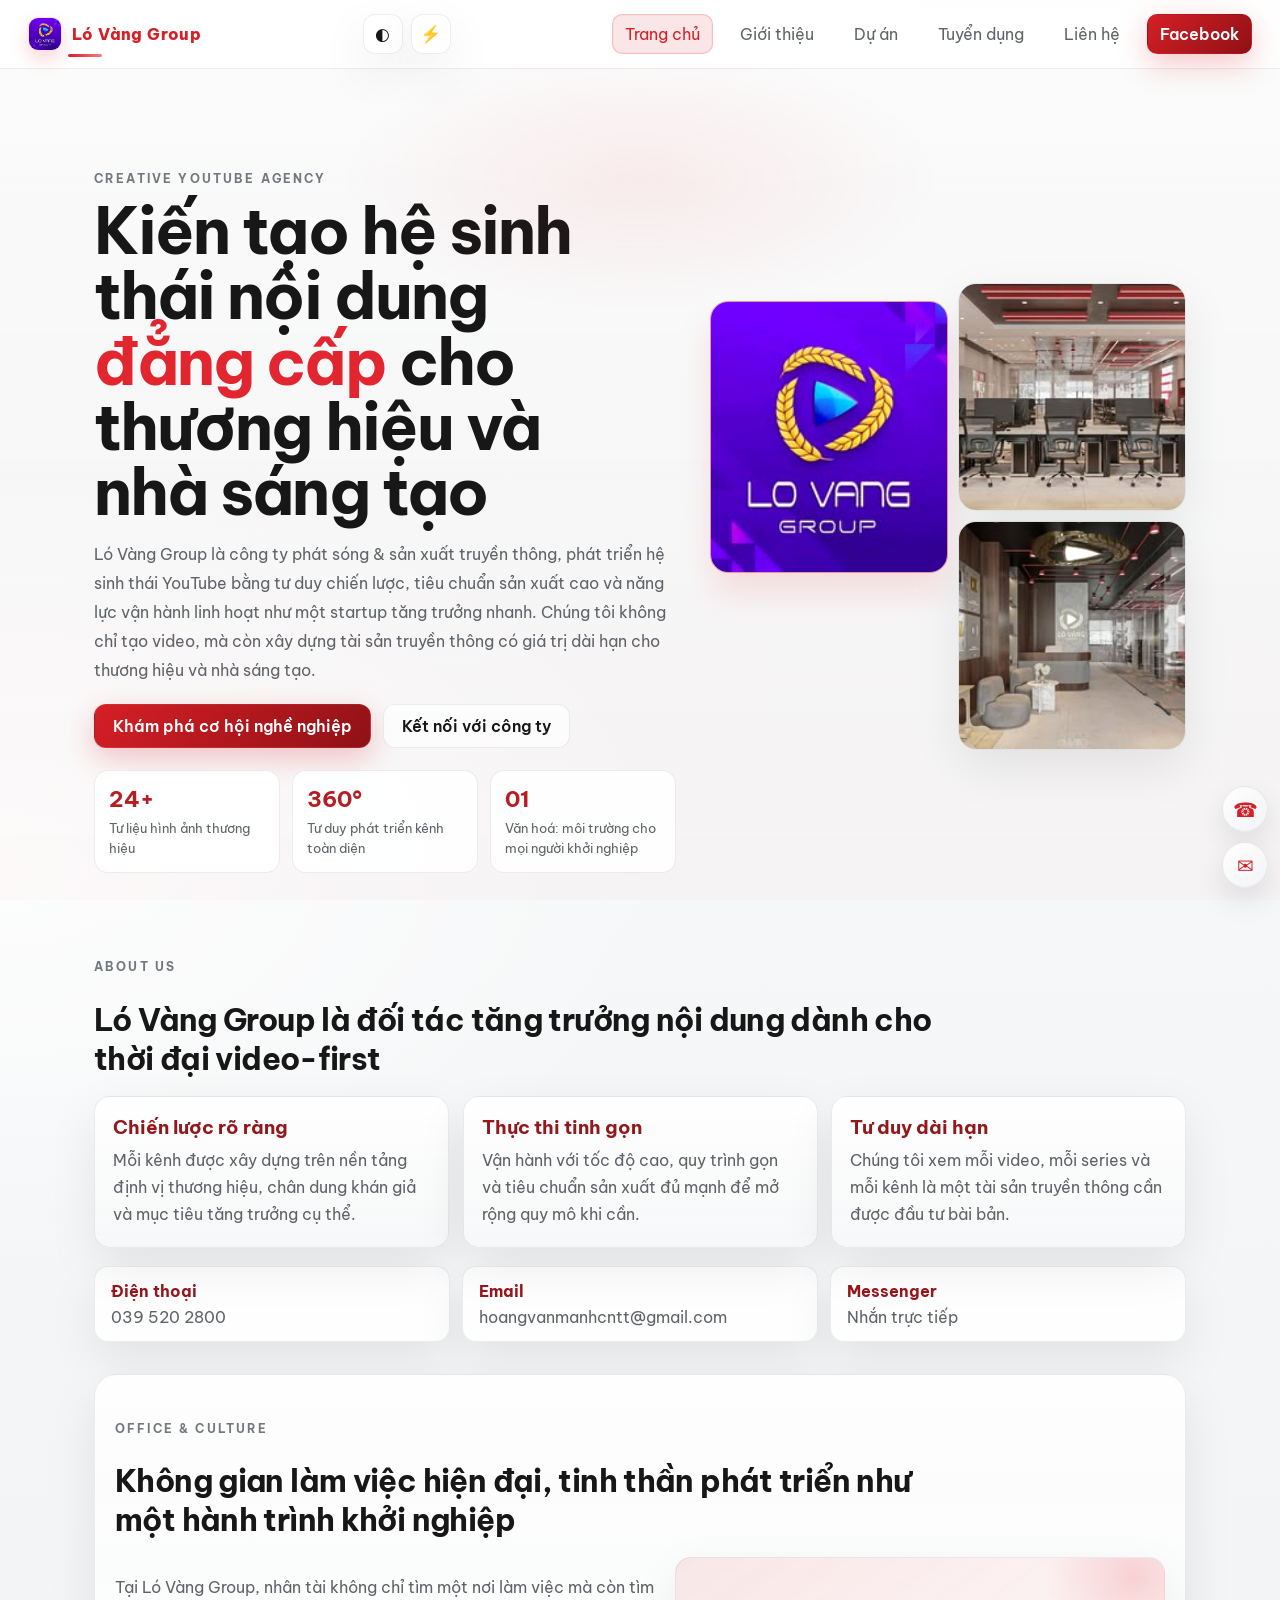
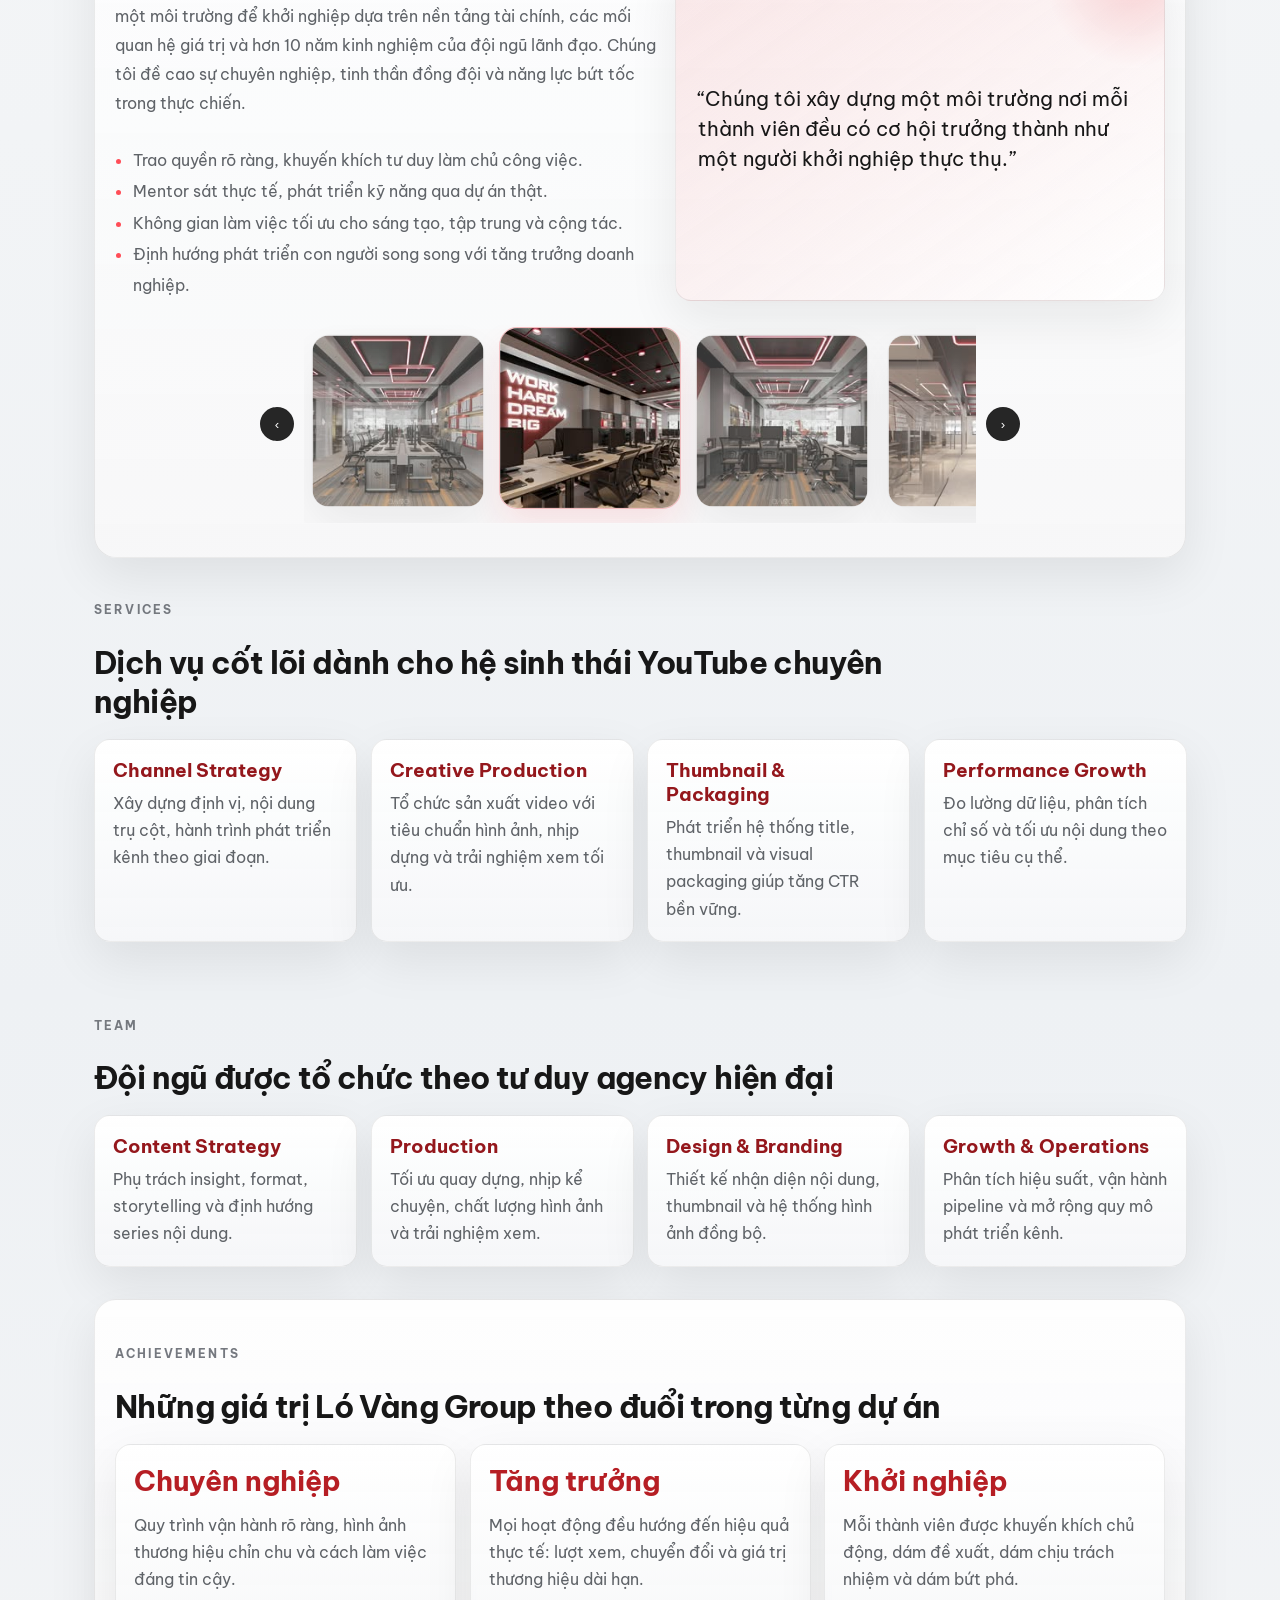
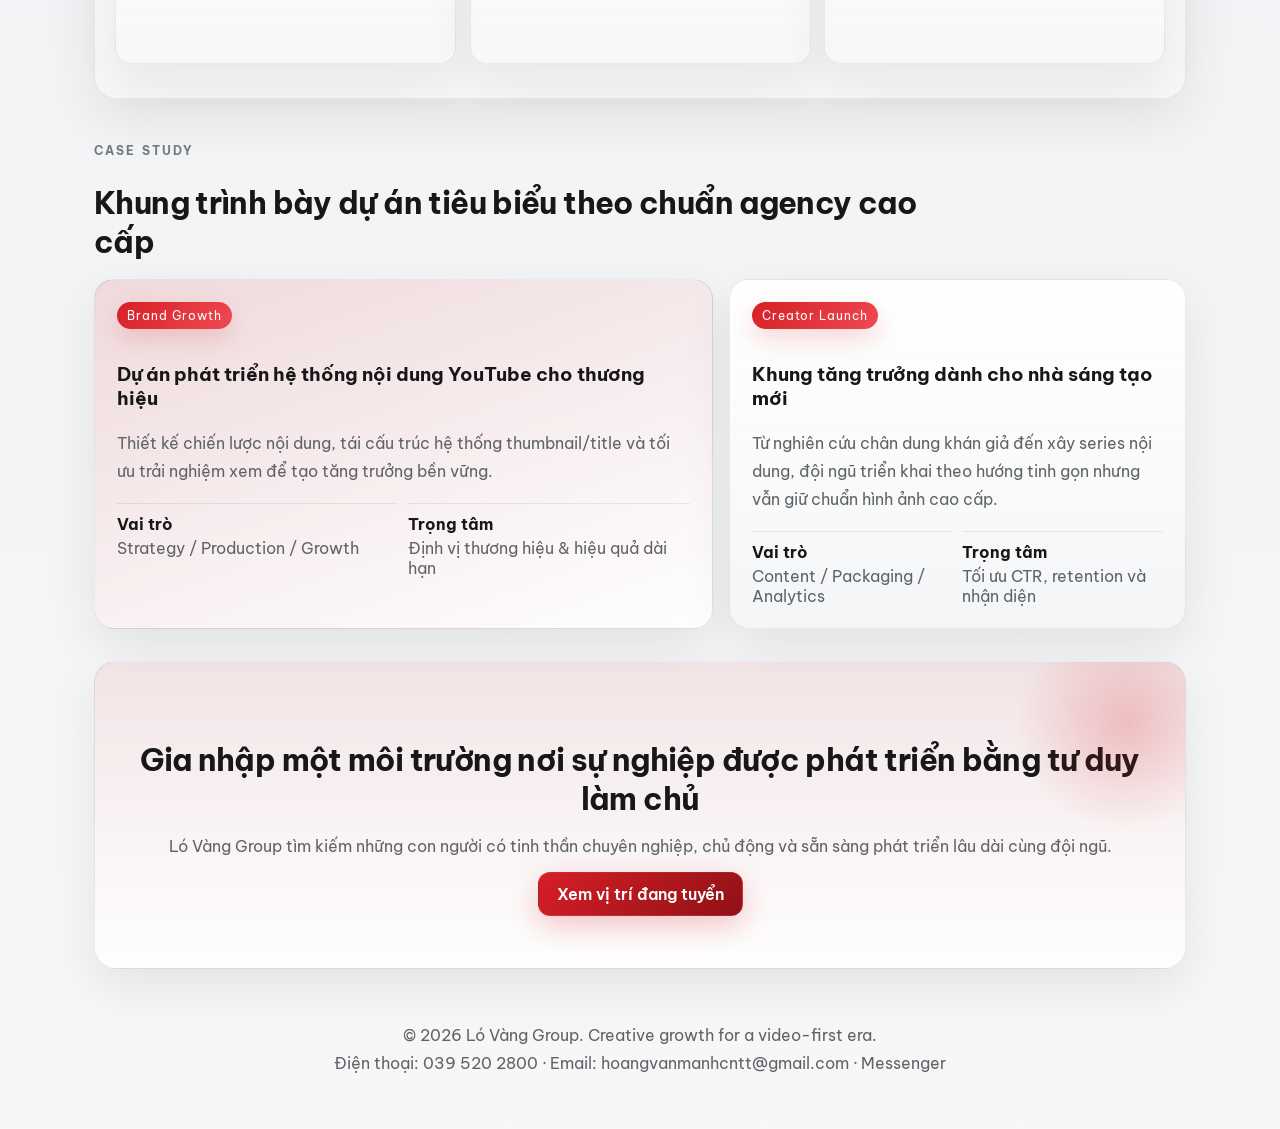
==== index.html @ 83ec9e3e "Add website source files" ====
<!doctype html>
<html lang="vi">
<head>
  <meta charset="UTF-8" />
  <meta name="viewport" content="width=device-width, initial-scale=1.0" />
  <title>Ló Vàng Group | Creative YouTube Agency</title>
  <meta name="description" content="Ló Vàng Group là công ty phát sóng & sản xuất truyền thông, phát triển hệ sinh thái YouTube với định hướng chuyên nghiệp và văn hoá khởi nghiệp bền vững." />
  <link rel="preconnect" href="https://fonts.googleapis.com">
  <link rel="preconnect" href="https://fonts.gstatic.com" crossorigin>
  <link href="https://fonts.googleapis.com/css2?family=Be+Vietnam+Pro:wght@400;500;600;700;800&display=swap" rel="stylesheet">
  <link rel="stylesheet" href="./styles.css" />
</head>
<body class="page-enter">
  <div class="site-loader" id="site-loader" aria-hidden="true">
    <div class="loader-core">
      <img src="./image/660446733_919960897453093_9195683824259903784_n.jpg" alt="Ló Vàng Group logo"/>
      <span>LÓ VÀNG GROUP</span>
    </div>
  </div>
  <header class="topbar">
    <a class="brand" href="./index.html"><img class="brand-logo" src="./image/660446733_919960897453093_9195683824259903784_n.jpg" alt="Ló Vàng Group logo"/>Ló Vàng Group</a>
    <div class="topbar-tools">
      <button class="icon-toggle theme-toggle" type="button" aria-label="Đổi giao diện" title="Đổi giao diện">◐</button>
      <button class="icon-toggle perf-toggle" type="button" aria-label="Chế độ hiệu năng" title="Chế độ hiệu năng">⚡</button>
      <button class="nav-toggle" type="button" aria-label="Mở menu" aria-expanded="false">☰</button>
    </div>
    <nav class="menu">
      <a href="./index.html">Trang chủ</a>
      <a href="./about.html">Giới thiệu</a>
      <a href="./projects.html">Dự án</a>
      <a href="./careers.html">Tuyển dụng</a>
      <a href="./contact.html">Liên hệ</a>
      <a class="btn btn-small" target="_blank" rel="noreferrer" href="https://www.facebook.com/profile.php?id=100083175738807&sk=directory_contact_info&locale=vi_VN">Facebook</a>
    </nav>
  </header>

  <main>
    <section class="hero hero-luxury">
      <div class="hero-content hero-parallax-layer" data-parallax="0.08">
        <p class="eyebrow">CREATIVE YOUTUBE AGENCY</p>
        <h1>Kiến tạo hệ sinh thái nội dung <span>đẳng cấp</span> cho thương hiệu và nhà sáng tạo</h1>
        <p class="lead">
          Ló Vàng Group là công ty phát sóng & sản xuất truyền thông, phát triển hệ sinh thái YouTube bằng tư duy chiến lược,
          tiêu chuẩn sản xuất cao và năng lực vận hành linh hoạt như một startup tăng trưởng nhanh. Chúng tôi không chỉ tạo video,
          mà còn xây dựng tài sản truyền thông có giá trị dài hạn cho thương hiệu và nhà sáng tạo.
        </p>
        <div class="hero-actions">
          <a class="btn" href="./careers.html">Khám phá cơ hội nghề nghiệp</a>
          <a class="btn btn-ghost" target="_blank" rel="noreferrer" href="https://www.facebook.com/profile.php?id=100083175738807&sk=directory_contact_info&locale=vi_VN">Kết nối với công ty</a>
        </div>
        <div class="hero-metrics">
          <div><strong>24+</strong><span>Tư liệu hình ảnh thương hiệu</span></div>
          <div><strong>360°</strong><span>Tư duy phát triển kênh toàn diện</span></div>
          <div><strong>01</strong><span>Văn hoá: môi trường cho mọi người khởi nghiệp</span></div>
        </div>
      </div>
      <div class="hero-grid hero-grid-tall hero-parallax-layer" data-parallax="-0.05">
        <img src="./image/660446733_919960897453093_9195683824259903784_n.jpg" alt="Ló Vàng Group workspace"/>
        <img src="./image/660450205_919974070785109_1770900925061331599_n.jpg" alt="Ló Vàng Group team"/>
        <img src="./image/660485514_919971434118706_5226764941001761495_n.jpg" alt="Ló Vàng Group culture"/>
        <img src="./image/660517316_919973970785119_4931294644869221535_n.jpg" alt="Ló Vàng Group office"/>
      </div>
    </section>

    <section id="about" class="section">
      <div class="section-head">
        <p class="eyebrow">ABOUT US</p>
        <h2>Ló Vàng Group là đối tác tăng trưởng nội dung dành cho thời đại video-first</h2>
      </div>
      <div class="cards cards-3">
        <article class="card">
          <h3>Chiến lược rõ ràng</h3>
          <p>Mỗi kênh được xây dựng trên nền tảng định vị thương hiệu, chân dung khán giả và mục tiêu tăng trưởng cụ thể.</p>
        </article>
        <article class="card">
          <h3>Thực thi tinh gọn</h3>
          <p>Vận hành với tốc độ cao, quy trình gọn và tiêu chuẩn sản xuất đủ mạnh để mở rộng quy mô khi cần.</p>
        </article>
        <article class="card">
          <h3>Tư duy dài hạn</h3>
          <p>Chúng tôi xem mỗi video, mỗi series và mỗi kênh là một tài sản truyền thông cần được đầu tư bài bản.</p>
        </article>
      </div>
      <div class="contact-strip">
        <div class="contact-pill"><strong>Điện thoại</strong><span>039 520 2800</span></div>
        <div class="contact-pill"><strong>Email</strong><span>hoangvanmanhcntt@gmail.com</span></div>
        <div class="contact-pill"><strong>Messenger</strong><a target="_blank" rel="noreferrer" href="https://www.facebook.com/messages/t/100083175738807/">Nhắn trực tiếp</a></div>
      </div>
    </section>

    <section id="office" class="section alt">
      <div class="section-head">
        <p class="eyebrow">OFFICE & CULTURE</p>
        <h2>Không gian làm việc hiện đại, tinh thần phát triển như một hành trình khởi nghiệp</h2>
      </div>
      <div class="office-grid">
        <div class="office-copy">
          <p class="lead">
            Tại Ló Vàng Group, nhân tài không chỉ tìm một nơi làm việc mà còn tìm một môi trường để khởi nghiệp dựa trên
            nền tảng tài chính, các mối quan hệ giá trị và hơn 10 năm kinh nghiệm của đội ngũ lãnh đạo. Chúng tôi đề cao
            sự chuyên nghiệp, tinh thần đồng đội và năng lực bứt tốc trong thực chiến.
          </p>
          <ul class="checklist luxury-list">
            <li>Trao quyền rõ ràng, khuyến khích tư duy làm chủ công việc.</li>
            <li>Mentor sát thực tế, phát triển kỹ năng qua dự án thật.</li>
            <li>Không gian làm việc tối ưu cho sáng tạo, tập trung và cộng tác.</li>
            <li>Định hướng phát triển con người song song với tăng trưởng doanh nghiệp.</li>
          </ul>
        </div>
        <div class="quote">
          <p>“Chúng tôi xây dựng một môi trường nơi mỗi thành viên đều có cơ hội trưởng thành như một người khởi nghiệp thực thụ.”</p>
        </div>
      </div>
      <div class="media-slider" data-slider>
        <button class="slider-btn prev" type="button" aria-label="Ảnh trước">‹</button>
        <div class="slider-track" data-slider-track>
          <img src="./image/660715874_919973700785146_5022419986387296227_n.jpg" alt="Office 1" />
          <img src="./image/660840278_919973874118462_4916505729438010126_n.jpg" alt="Office 2" />
          <img src="./image/660855103_919973804118469_2755302263909050455_n.jpg" alt="Office 3" />
          <img src="./image/660888674_919973787451804_2566070287618677030_n.jpg" alt="Office 4" />
          <img src="./image/661022884_919971180785398_5613198659654396816_n.jpg" alt="Office 5" />
          <img src="./image/661028461_919974047451778_1984267698590962228_n.jpg" alt="Office 6" />
        </div>
        <button class="slider-btn next" type="button" aria-label="Ảnh sau">›</button>
      </div>
    </section>

    <section id="services" class="section">
      <div class="section-head">
        <p class="eyebrow">SERVICES</p>
        <h2>Dịch vụ cốt lõi dành cho hệ sinh thái YouTube chuyên nghiệp</h2>
      </div>
      <div class="cards cards-4">
        <article class="card"><h3>Channel Strategy</h3><p>Xây dựng định vị, nội dung trụ cột, hành trình phát triển kênh theo giai đoạn.</p></article>
        <article class="card"><h3>Creative Production</h3><p>Tổ chức sản xuất video với tiêu chuẩn hình ảnh, nhịp dựng và trải nghiệm xem tối ưu.</p></article>
        <article class="card"><h3>Thumbnail & Packaging</h3><p>Phát triển hệ thống title, thumbnail và visual packaging giúp tăng CTR bền vững.</p></article>
        <article class="card"><h3>Performance Growth</h3><p>Đo lường dữ liệu, phân tích chỉ số và tối ưu nội dung theo mục tiêu cụ thể.</p></article>
      </div>
    </section>

    <section id="team" class="section">
      <div class="section-head">
        <p class="eyebrow">TEAM</p>
        <h2>Đội ngũ được tổ chức theo tư duy agency hiện đại</h2>
      </div>
      <div class="cards cards-4">
        <article class="card"><h3>Content Strategy</h3><p>Phụ trách insight, format, storytelling và định hướng series nội dung.</p></article>
        <article class="card"><h3>Production</h3><p>Tối ưu quay dựng, nhịp kể chuyện, chất lượng hình ảnh và trải nghiệm xem.</p></article>
        <article class="card"><h3>Design & Branding</h3><p>Thiết kế nhận diện nội dung, thumbnail và hệ thống hình ảnh đồng bộ.</p></article>
        <article class="card"><h3>Growth & Operations</h3><p>Phân tích hiệu suất, vận hành pipeline và mở rộng quy mô phát triển kênh.</p></article>
      </div>
    </section>

    <section id="achievements" class="section alt">
      <div class="section-head">
        <p class="eyebrow">ACHIEVEMENTS</p>
        <h2>Những giá trị Ló Vàng Group theo đuổi trong từng dự án</h2>
      </div>
      <div class="achievement-grid">
        <article class="card achievement-card">
          <strong class="stat">Chuyên nghiệp</strong>
          <p>Quy trình vận hành rõ ràng, hình ảnh thương hiệu chỉn chu và cách làm việc đáng tin cậy.</p>
        </article>
        <article class="card achievement-card">
          <strong class="stat">Tăng trưởng</strong>
          <p>Mọi hoạt động đều hướng đến hiệu quả thực tế: lượt xem, chuyển đổi và giá trị thương hiệu dài hạn.</p>
        </article>
        <article class="card achievement-card">
          <strong class="stat">Khởi nghiệp</strong>
          <p>Mỗi thành viên được khuyến khích chủ động, dám đề xuất, dám chịu trách nhiệm và dám bứt phá.</p>
        </article>
      </div>
    </section>

    <section id="case-study" class="section">
      <div class="section-head">
        <p class="eyebrow">CASE STUDY</p>
        <h2>Khung trình bày dự án tiêu biểu theo chuẩn agency cao cấp</h2>
      </div>
      <div class="case-grid">
        <article class="case-card">
          <span class="case-tag">Brand Growth</span>
          <h3>Dự án phát triển hệ thống nội dung YouTube cho thương hiệu</h3>
          <p>Thiết kế chiến lược nội dung, tái cấu trúc hệ thống thumbnail/title và tối ưu trải nghiệm xem để tạo tăng trưởng bền vững.</p>
          <div class="case-meta">
            <div><strong>Vai trò</strong><span>Strategy / Production / Growth</span></div>
            <div><strong>Trọng tâm</strong><span>Định vị thương hiệu & hiệu quả dài hạn</span></div>
          </div>
        </article>
        <article class="case-card subtle">
          <span class="case-tag">Creator Launch</span>
          <h3>Khung tăng trưởng dành cho nhà sáng tạo mới</h3>
          <p>Từ nghiên cứu chân dung khán giả đến xây series nội dung, đội ngũ triển khai theo hướng tinh gọn nhưng vẫn giữ chuẩn hình ảnh cao cấp.</p>
          <div class="case-meta">
            <div><strong>Vai trò</strong><span>Content / Packaging / Analytics</span></div>
            <div><strong>Trọng tâm</strong><span>Tối ưu CTR, retention và nhận diện</span></div>
          </div>
        </article>
      </div>
    </section>

    <section class="section cta luxury-cta">
      <h2>Gia nhập một môi trường nơi sự nghiệp được phát triển bằng tư duy làm chủ</h2>
      <p>Ló Vàng Group tìm kiếm những con người có tinh thần chuyên nghiệp, chủ động và sẵn sàng phát triển lâu dài cùng đội ngũ.</p>
      <a class="btn" href="./careers.html">Xem vị trí đang tuyển</a>
    </section>
  </main>

  <footer>
    <p>© <span id="year"></span> Ló Vàng Group. Creative growth for a video-first era.</p>
    <p>Điện thoại: 039 520 2800 · Email: hoangvanmanhcntt@gmail.com · <a target="_blank" rel="noreferrer" href="https://www.facebook.com/messages/t/100083175738807/">Messenger</a></p>
  </footer>

  <div class="floating-contact">
    <a href="tel:0395202800" aria-label="Gọi điện">☎</a>
    <a target="_blank" rel="noreferrer" href="https://www.facebook.com/messages/t/100083175738807/" aria-label="Messenger">✉</a>
  </div>
  <script src="./app.js"></script>
</body>
</html>
---- styles.css ----
:root {
  --bg: #f3f4f6;
  --bg-soft: #ffffff;
  --panel: #eceef1;
  --txt: #171717;
  --muted: #5f6368;
  --primary: #d61f26;
  --primary-2: #8f1116;
  --accent: #8a8f98;
  --card: rgba(255,255,255,.82);
  --border: rgba(23,23,23,.08);
  --shadow: 0 18px 50px rgba(0,0,0,.08);
}
body[data-theme="dark"] {
  --bg: #0d0f12;
  --bg-soft: #13161a;
  --panel: #171b20;
  --txt: #f4f5f7;
  --muted: #a7adb7;
  --accent: #8c939f;
  --card: rgba(255,255,255,.05);
  --border: rgba(255,255,255,.10);
  --shadow: 0 20px 50px rgba(0,0,0,.35);
}
* { box-sizing: border-box; }
html { scroll-behavior: smooth; }
html, body { overflow-x: hidden; }
body {
  margin: 0;
  font-family: 'Be Vietnam Pro', sans-serif;
  background:
    radial-gradient(900px 500px at 85% -10%, rgba(214,31,38,.10), transparent),
    radial-gradient(700px 420px at 0% 20%, rgba(255,255,255,.8), transparent),
    linear-gradient(180deg, #fafafa, #eef1f4 60%, #f7f7f8);
  color: var(--txt);
  min-height: 100vh;
  display: flex;
  flex-direction: column;
}
body[data-theme="dark"] {
  background:
    radial-gradient(900px 500px at 85% -10%, rgba(214,31,38,.18), transparent),
    radial-gradient(700px 420px at 0% 20%, rgba(255,255,255,.04), transparent),
    linear-gradient(180deg, #0d0f12, #11151a 60%, #0f1216);
}
body::before {
  content: "";
  position: fixed;
  inset: 0;
  pointer-events: none;
  background: linear-gradient(180deg, rgba(255,255,255,.35), transparent 30%, rgba(214,31,38,.02));
}
body[data-theme="dark"]::before {
  background: linear-gradient(180deg, rgba(255,255,255,.04), transparent 30%, rgba(214,31,38,.06));
}
body::after {
  content: "";
  position: fixed;
  inset: 0;
  pointer-events: none;
  background:
    radial-gradient(500px 220px at var(--mx, 50%) var(--my, 20%), rgba(225,38,47,.08), transparent 60%);
  opacity: .9;
  transition: opacity .3s ease;
}
a { color: inherit; text-decoration: none; }

.site-loader {
  position: fixed;
  inset: 0;
  z-index: 120;
  display: grid;
  place-items: center;
  background: linear-gradient(180deg, #f8f9fb, #eef1f4);
  transition: opacity .45s ease, visibility .45s ease;
}
.site-loader.hide {
  opacity: 0;
  visibility: hidden;
}
.loader-core {
  display: grid;
  place-items: center;
  gap: 12px;
}
.loader-core img {
  width: 64px;
  height: 64px;
  border-radius: 16px;
  object-fit: cover;
  box-shadow: 0 14px 30px rgba(214,31,38,.2);
  animation: loader-bob 1.6s ease-in-out infinite;
}
.loader-core span {
  font-weight: 700;
  color: #a3181f;
  letter-spacing: .08em;
  font-size: 12px;
}
@keyframes loader-bob {
  0%,100% { transform: translateY(0) scale(1); }
  50% { transform: translateY(-6px) scale(1.04); }
}
.topbar {
  position: sticky; top: 0; z-index: 20;
  display: flex; justify-content: space-between; align-items: center;
  padding: 14px 28px; backdrop-filter: blur(14px);
  background: rgba(255,255,255,.78); border-bottom: 1px solid var(--border);
  transition: padding .25s ease, box-shadow .25s ease, background .25s ease;
}
.topbar.scrolled {
  padding-top: 10px;
  padding-bottom: 10px;
  background: rgba(255,255,255,.9);
  box-shadow: 0 10px 30px rgba(0,0,0,.06);
}
.brand {
  font-weight: 800;
  letter-spacing: .4px;
  color: var(--primary);
  position: relative;
  display: inline-flex;
  align-items: center;
  gap: 10px;
}
.brand-logo {
  width: 34px;
  height: 34px;
  border-radius: 10px;
  object-fit: cover;
  border: 1px solid rgba(214,31,38,.14);
  box-shadow: 0 8px 18px rgba(214,31,38,.18);
}
.brand::after {
  content: "";
  position: absolute;
  left: 40px;
  bottom: -6px;
  width: 34px;
  height: 3px;
  border-radius: 999px;
  background: linear-gradient(90deg, var(--primary), #ff7b80);
}
.menu { display: flex; gap: 14px; align-items: center; color: var(--muted); flex-wrap: wrap; }
.nav-toggle {
  display: none;
  width: 40px;
  height: 40px;
  border-radius: 10px;
  border: 1px solid var(--border);
  background: #fff;
  color: var(--primary);
  font-size: 20px;
  line-height: 1;
}
.menu a {
  transition: color .25s ease, transform .25s ease, background .25s ease, border-color .25s ease;
  padding: 9px 12px; border-radius: 10px; border: 1px solid transparent;
}
.menu a:hover {
  color: var(--primary);
  transform: translateY(-1px);
  background: rgba(214,31,38,.08);
  border-color: rgba(214,31,38,.14);
}
.menu a.active {
  color: var(--primary);
  background: rgba(214,31,38,.11);
  border-color: rgba(214,31,38,.20);
  box-shadow: inset 0 0 0 1px rgba(214,31,38,.04);
}
.btn {
  display: inline-flex; align-items: center; justify-content: center;
  padding: 11px 18px; border-radius: 12px; font-weight: 600;
  background: linear-gradient(135deg, var(--primary), var(--primary-2)); color: #fff;
  border: 1px solid rgba(255,255,255,.08); transition: transform .25s ease, box-shadow .25s ease, opacity .25s ease;
  box-shadow: 0 10px 30px rgba(214,31,38,.25);
}
.btn:hover { transform: translateY(-2px); opacity: .98; box-shadow: 0 14px 34px rgba(214,31,38,.35); }
.btn-ghost { background: rgba(255,255,255,.7); border-color: var(--border); color: var(--txt); box-shadow: none; }
.btn-small { padding: 8px 12px; border-radius: 10px; }
.topbar-tools {
  display: inline-flex;
  align-items: center;
  gap: 8px;
}
.icon-toggle {
  width: 40px;
  height: 40px;
  border-radius: 12px;
  border: 1px solid var(--border);
  background: rgba(255,255,255,.72);
  color: var(--txt);
  display: inline-grid;
  place-items: center;
  font-size: 17px;
  box-shadow: var(--shadow);
  transition: transform .25s ease, border-color .25s ease, background .25s ease;
}
body[data-theme="dark"] .icon-toggle,
body[data-theme="dark"] .btn-ghost,
body[data-theme="dark"] .nav-toggle {
  background: rgba(255,255,255,.06);
  color: var(--txt);
}
.icon-toggle:hover {
  transform: translateY(-2px);
  border-color: rgba(214,31,38,.25);
}
.icon-toggle.active {
  color: var(--primary);
  border-color: rgba(214,31,38,.24);
  background: rgba(214,31,38,.08);
}
main {
  max-width: 1140px;
  margin: 0 auto;
  padding: 24px;
  width: 100%;
  flex: 1 0 auto;
}
img {
  max-width: 100%;
  display: block;
  image-rendering: auto;
  backface-visibility: hidden;
  transform: translateZ(0);
}
.scroll-progress {
  position: fixed;
  top: 0;
  left: 0;
  height: 3px;
  width: var(--scroll-progress, 0%);
  background: linear-gradient(90deg, #ff6a72, var(--primary), var(--primary-2));
  z-index: 60;
  box-shadow: 0 6px 18px rgba(214,31,38,.22);
}
.hero { display: grid; grid-template-columns: 1.1fr .9fr; gap: 34px; align-items: center; padding: 58px 0 42px; }
.hero-content, .card, .job-card, .quote, .alt, .cta, .apply-card, .case-card { opacity: 0; transform: translateY(26px); }
.hero h1 { font-size: clamp(36px, 5vw, 66px); line-height: 1.02; margin: 8px 0 16px; letter-spacing: -.03em; text-wrap: balance; }
.hero h1 span { color: #e1262f; }
.eyebrow { color: #6d7178; font-weight: 700; letter-spacing: .18em; font-size: 12px; opacity: .95; }
.lead { color: var(--muted); line-height: 1.8; max-width: 650px; }
.hero-actions { display: flex; flex-wrap: wrap; gap: 12px; margin-top: 20px; }
.hero-grid {
  display: grid;
  grid-template-columns: 1.02fr .98fr;
  gap: 10px;
  grid-template-areas:
    "large small1"
    "large small2";
  max-width: 500px;
  width: 100%;
  justify-self: end;
}
.hero-grid img {
  width: 100%;
  aspect-ratio: 1/1;
  object-fit: cover;
  border-radius: 18px;
  border: 1px solid var(--border);
  box-shadow: var(--shadow);
  filter: saturate(1.02) contrast(1.01);
  transition: transform .45s ease, filter .35s ease, border-color .35s ease, box-shadow .35s ease, opacity .35s ease;
}
.hero-grid img:nth-child(1) { grid-area: large; aspect-ratio: .98 / 1.12; }
.hero-grid img:nth-child(2) { grid-area: small1; }
.hero-grid img:nth-child(3) { grid-area: small2; }
.hero-grid img:nth-child(4) { display: none; }
.hero-grid img:hover,
.hero-grid img.is-active {
  transform: translateY(-3px) scale(1.01);
  filter: saturate(1.05) contrast(1.03);
  border-color: rgba(214,31,38,.45);
  box-shadow: 0 20px 34px rgba(214,31,38,.12);
}
.hero-parallax-layer { will-change: transform; transition: transform .2s linear; }
.hero-content { transform-origin: center; transition: transform .35s ease, opacity .7s ease; }
.section { padding: 32px 0; }
.section h2 { font-size: 31px; margin-bottom: 18px; letter-spacing: -.02em; }
.section-head { max-width: 860px; margin-bottom: 18px; }
.alt { padding: 34px 20px; background: linear-gradient(180deg, rgba(255,255,255,.9), rgba(247,247,248,.95)); border: 1px solid var(--border); border-radius: 22px; box-shadow: var(--shadow); }
.cards { display: grid; gap: 14px; }
.cards-3 { grid-template-columns: repeat(3, minmax(0,1fr)); }
.cards-4 { grid-template-columns: repeat(4, minmax(0,1fr)); }
.card {
  background: linear-gradient(180deg, rgba(255,255,255,.95), rgba(246,247,248,.92)); border: 1px solid var(--border);
  border-radius: 16px; padding: 18px; box-shadow: var(--shadow); transition: transform .35s ease, border-color .3s ease, background .3s ease, box-shadow .35s ease;
  transform-style: preserve-3d;
  will-change: transform;
}
.card:hover, .job-card:hover { transform: translateY(-4px); border-color: rgba(214,31,38,.25); background: linear-gradient(180deg, rgba(255,255,255,1), rgba(244,245,246,.96)); }
.card::before, .job-card::before, .case-card::before {
  content: "";
  position: absolute;
  inset: 0;
  border-radius: inherit;
  pointer-events: none;
  background: linear-gradient(135deg, rgba(255,255,255,.45), transparent 38%, rgba(225,38,47,.06));
  opacity: 0;
  transition: opacity .3s ease;
}
.card:hover::before, .job-card:hover::before, .case-card:hover::before { opacity: 1; }
.card h3 { margin: 0 0 8px; color: #94171c; }
.card p { color: var(--muted); line-height: 1.7; margin: 0; }
.culture-wrap, .office-grid { display: grid; grid-template-columns: 1fr .9fr; gap: 16px; align-items: stretch; }
.office-copy { display: grid; gap: 12px; }
.checklist { margin: 0; padding-left: 18px; color: var(--muted); line-height: 1.95; }
.luxury-list li::marker { color: #ff4d57; }
.quote {
  background: linear-gradient(145deg, rgba(214,31,38,.10), rgba(255,255,255,.88));
  border: 1px solid var(--border); border-radius: 16px; padding: 22px;
  display: flex; align-items: center; box-shadow: var(--shadow);
  position: relative; overflow: hidden;
}
.quote::after {
  content: "";
  position: absolute;
  width: 180px; height: 180px;
  right: -60px; top: -70px;
  background: radial-gradient(circle, rgba(225,38,47,.16), transparent 70%);
}
.quote p { margin: 0; font-size: 20px; line-height: 1.5; }
.hero-metrics {
  margin-top: 22px; display: grid; grid-template-columns: repeat(3, minmax(0,1fr)); gap: 12px;
}
.hero-metrics div {
  padding: 14px; border-radius: 14px; border: 1px solid var(--border); background: rgba(255,255,255,.86);
}
.hero-metrics strong { display: block; font-size: 22px; margin-bottom: 6px; color: #b61e24; }
.hero-metrics span { color: var(--muted); font-size: 13px; line-height: 1.5; display: block; }
.hero-luxury { padding-top: 66px; }
.hero-grid-tall img:nth-child(1), .hero-grid-tall img:nth-child(4) { transform: translateY(18px); }
.achievement-grid { display: grid; grid-template-columns: repeat(3, minmax(0,1fr)); gap: 14px; }
.achievement-card { min-height: 220px; }
.stat { display: inline-block; margin-bottom: 14px; font-size: 28px; color: #b61e24; }
.media-slider {
  position: relative;
  margin-top: 24px;
  padding: 0 44px;
  max-width: 760px;
  margin-left: auto;
  margin-right: auto;
  overflow: hidden;
}
.slider-track {
  display: grid;
  grid-auto-flow: column;
  grid-auto-columns: minmax(180px, 220px);
  gap: 12px;
  overflow-x: auto;
  overflow-y: hidden;
  scroll-behavior: smooth;
  padding: 6px 4px 12px;
  scroll-snap-type: x mandatory;
  scrollbar-width: none;
  -ms-overflow-style: none;
  overscroll-behavior-x: contain;
  -webkit-overflow-scrolling: touch;
  touch-action: pan-x pinch-zoom;
  cursor: grab;
  user-select: none;
}
.slider-track.is-dragging {
  cursor: grabbing;
  scroll-snap-type: none;
  scroll-behavior: auto;
}
.slider-track::-webkit-scrollbar { display: none; }
.slider-track img {
  width: 100%;
  aspect-ratio: 1/1;
  object-fit: cover;
  border-radius: 18px;
  border: 1px solid var(--border);
  box-shadow: var(--shadow);
  transition: transform .45s ease, border-color .35s ease, box-shadow .35s ease, opacity .35s ease, filter .35s ease;
  scroll-snap-align: center;
  opacity: .78;
  transform: scale(.96);
  filter: saturate(.98) contrast(1.01);
  user-select: none;
  -webkit-user-drag: none;
}
.slider-track img:hover,
.slider-track img.is-active {
  transform: translateY(-3px) scale(1.01);
  border-color: rgba(214,31,38,.28);
  box-shadow: 0 18px 32px rgba(214,31,38,.10);
  opacity: 1;
  filter: saturate(1.04) contrast(1.02);
}
.slider-btn {
  position: absolute; top: 50%; transform: translateY(-50%); width: 34px; height: 34px;
  border-radius: 999px; border: 1px solid var(--border); background: rgba(20,20,20,.92); color: #fff; cursor: pointer;
}
body[data-theme="dark"] .topbar,
body[data-theme="dark"] .menu,
body[data-theme="dark"] .alt,
body[data-theme="dark"] .card,
body[data-theme="dark"] .job-card,
body[data-theme="dark"] .apply-card,
body[data-theme="dark"] .case-card,
body[data-theme="dark"] .contact-pill,
body[data-theme="dark"] .contact-item,
body[data-theme="dark"] .hero-metrics div,
body[data-theme="dark"] .quote,
body[data-theme="dark"] .cta {
  background-color: rgba(17,21,26,.88);
  background-image: linear-gradient(180deg, rgba(255,255,255,.04), rgba(255,255,255,.02));
}
body[data-theme="dark"] .slider-btn {
  background: rgba(255,255,255,.1);
}
body[data-theme="dark"] .contact-pill strong,
body[data-theme="dark"] .card h3,
body[data-theme="dark"] .hero-metrics strong,
body[data-theme="dark"] .stat {
  color: #ff6a72;
}
.slider-btn.prev { left: 0; }
.slider-btn.next { right: 0; }
.case-grid { display: grid; grid-template-columns: 1.15fr .85fr; gap: 16px; }
.case-card {
  background: linear-gradient(160deg, rgba(214,31,38,.12), rgba(255,255,255,.92));
  border: 1px solid var(--border); border-radius: 20px; padding: 22px; box-shadow: var(--shadow);
  position: relative; overflow: hidden;
  transition: transform .35s ease, box-shadow .35s ease, border-color .35s ease;
}
.case-card:hover {
  transform: translateY(-5px);
  box-shadow: 0 24px 45px rgba(214,31,38,.10);
  border-color: rgba(214,31,38,.24);
}
.case-card.subtle { background: linear-gradient(180deg, rgba(255,255,255,.96), rgba(244,245,246,.9)); }
.case-tag {
  display: inline-block; padding: 6px 10px; border-radius: 999px; font-size: 12px; letter-spacing: .08em;
  color: #fff; background: linear-gradient(135deg, var(--primary), #ef4a52); margin-bottom: 14px;
  box-shadow: 0 10px 24px rgba(214,31,38,.18);
}
.case-card p { color: var(--muted); line-height: 1.75; }
.case-meta {
  display: grid; grid-template-columns: repeat(2, minmax(0,1fr)); gap: 10px; margin-top: 18px;
}
.case-meta div {
  border-top: 1px solid var(--border); padding-top: 10px;
}
.case-meta strong, .case-meta span { display: block; }
.case-meta span { color: var(--muted); margin-top: 4px; }
.luxury-cta { position: relative; overflow: hidden; }
.luxury-cta::after {
  content: ""; position: absolute; width: 220px; height: 220px; right: -50px; top: -50px;
  background: radial-gradient(circle, rgba(214,31,38,.22), transparent 70%);
}
.cta { text-align: center; padding: 52px 22px; background: linear-gradient(180deg, rgba(214,31,38,.08), rgba(255,255,255,.92)); border-radius: 22px; border: 1px solid var(--border); box-shadow: var(--shadow); }
.cta p { color: var(--muted); }
.contact-strip {
  margin-top: 18px; display: grid; grid-template-columns: repeat(3, minmax(0,1fr)); gap: 12px;
}
.contact-pill {
  display: grid; gap: 6px; padding: 14px 16px; border-radius: 14px;
  border: 1px solid var(--border); background: rgba(255,255,255,.88); box-shadow: var(--shadow);
}
.contact-pill strong { color: #94171c; }
.contact-pill span, .contact-pill a { color: var(--muted); word-break: break-word; }
footer {
  text-align: center;
  color: var(--muted);
  padding: 32px 16px 56px;
  margin-top: auto;
  position: relative;
  z-index: 1;
  width: 100%;
}
footer p {
  margin: 0 auto;
  max-width: 720px;
}
footer p + p {
  margin-top: 8px;
}

body.page-enter {
  opacity: 0;
  animation: page-enter .45s ease forwards;
}
@keyframes page-enter {
  to { opacity: 1; }
}
body.page-leave {
  opacity: 0;
  transition: opacity .25s ease;
}

.masonry-grid {
  columns: 3 180px;
  column-gap: 12px;
  max-width: 760px;
  margin: 0 auto;
}
.masonry-grid img {
  width: 100%; margin: 0 0 12px; border-radius: 16px; border: 1px solid var(--border);
  box-shadow: var(--shadow); break-inside: avoid;
  transition: transform .35s ease, filter .35s ease;
  filter: saturate(.9) contrast(1.02);
}
.masonry-grid img:hover { transform: translateY(-5px) scale(1.01); filter: saturate(1.08) contrast(1.08); }

.project-showcase {
  display: grid;
  grid-template-columns: 1.1fr .9fr;
  gap: 14px;
  margin-bottom: 18px;
}
.project-showcase .large {
  grid-row: span 2;
}

.floating-contact {
  position: fixed !important;
  right: 12px !important;
  bottom: 12px !important;
  left: auto !important;
  top: auto !important;
  display: grid !important;
  gap: 10px;
  z-index: 9999 !important;
  opacity: 1 !important;
  visibility: visible !important;
  pointer-events: auto;
  transform: none !important;
  transition: opacity .22s ease;
}
.floating-contact a {
  width: 46px;
  height: 46px;
  display: grid;
  place-items: center;
  border-radius: 999px;
  border: 1px solid rgba(23,23,23,.08);
  background: linear-gradient(135deg, #ffffff, #f2f3f5);
  color: var(--primary);
  box-shadow: 0 12px 30px rgba(0,0,0,.10);
  font-size: 20px;
  transition: transform .25s ease, box-shadow .25s ease;
  opacity: 1 !important;
  visibility: visible !important;
}
.floating-contact a:hover {
  transform: translateY(-3px) scale(1.04);
  box-shadow: 0 16px 35px rgba(214,31,38,.45);
}
.floating-contact a.pulse {
  animation: pulse-ring 1.6s ease-in-out;
}
@keyframes pulse-ring {
  0% { box-shadow: 0 0 0 0 rgba(214,31,38,.28); }
  100% { box-shadow: 0 0 0 16px rgba(214,31,38,0); }
}

.job-card, .card, .case-card, .apply-card, .contact-item {
  position: relative;
}

/* Careers */
.careers-hero { grid-template-columns: 1fr; }
.job-filters { display: flex; gap: 10px; flex-wrap: wrap; margin-bottom: 16px; }
.chip {
  background: rgba(255,255,255,.02); color: var(--txt); border: 1px solid var(--border);
  border-radius: 999px; padding: 8px 14px; cursor: pointer; transition: .25s ease;
}
.chip.active, .chip:hover { background: rgba(214,31,38,.15); border-color: rgba(214,31,38,.35); color: #8f1116; }
.jobs-grid { display: grid; grid-template-columns: repeat(2, minmax(0,1fr)); gap: 14px; }
.job-card {
  background: linear-gradient(180deg, rgba(255,255,255,.96), rgba(244,245,246,.92)); border: 1px solid var(--border);
  border-radius: 16px; padding: 18px; box-shadow: var(--shadow); transition: .3s ease;
}
.job-card h3 { margin: 0 0 8px; }
.job-card .muted { color: var(--muted); }
.muted {
  overflow-wrap: anywhere;
  word-break: break-word;
}
.contact-item p,
.contact-item a,
.apply-card p,
.apply-card a {
  overflow-wrap: anywhere;
  word-break: break-word;
}
.job-card ul { margin: 10px 0 0; padding-left: 18px; color: var(--muted); line-height: 1.8; }
.apply-grid {
  display: grid; grid-template-columns: 1.05fr .95fr; gap: 18px; align-items: start;
}
.apply-card {
  background: linear-gradient(180deg, rgba(255,255,255,.96), rgba(244,245,246,.92));
  border: 1px solid var(--border); border-radius: 18px; padding: 20px; box-shadow: var(--shadow);
}
.form-stack { display: grid; gap: 12px; }
.form-stack input, .form-stack select, .form-stack textarea {
  width: 100%; padding: 13px 14px; border-radius: 12px; border: 1px solid rgba(23,23,23,.08);
  background: #fff; color: var(--txt); outline: none; transition: border-color .25s ease, box-shadow .25s ease;
}
.form-stack input:focus, .form-stack select:focus, .form-stack textarea:focus {
  border-color: rgba(214,31,38,.6); box-shadow: 0 0 0 4px rgba(214,31,38,.12);
}
.form-actions { display: flex; flex-wrap: wrap; gap: 10px; margin-top: 4px; }
.contact-list { display: grid; gap: 12px; }
.contact-item {
  padding: 14px; border-radius: 14px; border: 1px solid var(--border); background: rgba(255,255,255,.92);
  box-shadow: var(--shadow);
}
.reveal {
  opacity: 1 !important;
  transform: translateY(0) !important;
  transition: opacity .7s ease, transform .7s ease;
}

@media (max-width: 980px) {
  .topbar {
    gap: 12px;
    align-items: flex-start;
    flex-direction: column;
  }
  .topbar-tools { align-self: flex-end; }
  .hero { grid-template-columns: 1fr; gap: 24px; }
  .hero-grid { order: -1; }
  .cards-3, .cards-4, .jobs-grid, .culture-wrap, .office-grid, .apply-grid, .achievement-grid, .hero-metrics, .case-grid, .case-meta, .contact-strip, .project-showcase { grid-template-columns: 1fr; }
  .menu { width: 100%; }
  .floating-contact {
    position: fixed !important;
    right: 10px !important;
    bottom: 12px !important;
    left: auto !important;
    top: auto !important;
    display: grid !important;
    gap: 8px;
    margin: 0 !important;
    z-index: 9999 !important;
    opacity: 1 !important;
    visibility: visible !important;
    transform: none !important;
  }
}
@media (max-width: 680px) {
  body::after { opacity: .55; }
  .topbar {
    padding: 10px 12px;
    flex-direction: row;
    align-items: center;
    justify-content: space-between;
    position: sticky;
  }
  .brand {
    font-size: 13px;
    gap: 8px;
    max-width: calc(100% - 52px);
    line-height: 1.2;
  }
  .brand-logo { width: 28px; height: 28px; border-radius: 8px; flex: 0 0 auto; }
  .brand::after { left: 32px; width: 24px; bottom: -4px; }
  .topbar-tools {
    margin-left: auto;
    gap: 6px;
  }
  .icon-toggle,
  .nav-toggle {
    width: 38px;
    height: 38px;
    border-radius: 11px;
  }
  .nav-toggle { display: inline-grid; place-items: center; flex: 0 0 auto; }
  .menu {
    position: absolute;
    top: calc(100% + 8px);
    left: 12px;
    right: 12px;
    display: grid;
    gap: 6px;
    padding: 10px;
    font-size: 14px;
    border: 1px solid var(--border);
    border-radius: 14px;
    background: rgba(255,255,255,.98);
    box-shadow: 0 18px 36px rgba(0,0,0,.08);
    opacity: 0;
    transform: translateY(-6px);
    pointer-events: none;
    transition: opacity .25s ease, transform .25s ease;
  }
  .topbar.menu-open .menu {
    opacity: 1;
    transform: translateY(0);
    pointer-events: auto;
  }
  .menu a {
    padding: 10px 12px;
    white-space: nowrap;
    min-height: 42px;
    display: flex;
    align-items: center;
  }
  .btn, .btn-small {
    min-height: 44px;
    border-radius: 12px;
  }
  main { padding: 14px; }
  .hero {
    padding-top: 24px;
    gap: 18px;
  }
  .hero h1 {
    font-size: clamp(28px, 8.5vw, 38px);
    line-height: 1.08;
    margin-bottom: 12px;
  }
  .eyebrow {
    font-size: 11px;
    letter-spacing: .14em;
  }
  .lead {
    font-size: 14px;
    line-height: 1.7;
  }
  .section { padding: 22px 0; }
  .section h2 {
    font-size: 22px;
    line-height: 1.2;
    margin-bottom: 14px;
  }
  .section-head { margin-bottom: 14px; }
  .hero-actions, .form-actions { flex-direction: column; align-items: stretch; }
  .hero-actions .btn, .form-actions .btn { width: 100%; }
  .hero-grid,
  .hero-metrics,
  .contact-strip,
  .jobs-grid,
  .cards-3,
  .cards-4,
  .achievement-grid,
  .case-grid,
  .project-showcase,
  .apply-grid,
  .office-grid,
  .culture-wrap { grid-template-columns: 1fr; }
  .hero-grid {
    display: grid;
    grid-auto-flow: column;
    grid-auto-columns: 74vw;
    grid-template-areas: none;
    overflow-x: auto;
    padding-bottom: 6px;
    scroll-snap-type: x mandatory;
    max-width: none;
    justify-self: stretch;
  }
  .hero-grid img,
  .slider-track img {
    border-radius: 16px;
    scroll-snap-align: center;
  }
  .hero-grid img {
    aspect-ratio: 1 / 1.08;
    grid-area: auto !important;
    display: block !important;
    opacity: .95;
    transform: none;
  }
  .hero-metrics {
    gap: 10px;
    margin-top: 18px;
  }
  .hero-metrics div,
  .contact-pill,
  .card,
  .job-card,
  .apply-card,
  .case-card,
  .contact-item,
  .alt,
  .quote {
    padding: 16px;
    border-radius: 16px;
  }
  .quote p { font-size: 17px; }
  .case-meta { grid-template-columns: 1fr; gap: 8px; }
  .job-card ul,
  .checklist { line-height: 1.7; padding-left: 16px; }
  .masonry-grid {
    columns: 2 148px;
    column-gap: 10px;
    max-width: 100%;
  }
  .masonry-grid img { margin-bottom: 10px; border-radius: 14px; }
  .media-slider {
    padding: 0;
    margin-top: 18px;
    overflow: hidden;
    max-width: 100%;
  }
  .slider-track {
    grid-auto-columns: minmax(74vw, 1fr);
    gap: 10px;
    padding-bottom: 4px;
  }
  .slider-btn { display: none; }
  .floating-contact a {
    width: 42px;
    height: 42px;
    font-size: 17px;
    box-shadow: 0 10px 24px rgba(0,0,0,.14);
  }
  footer {
    padding: 26px 14px 104px;
    font-size: 13px;
    line-height: 1.7;
    margin-top: 20px;
  }
}
body.performance-mode *,
body.performance-mode *::before,
body.performance-mode *::after {
  animation-duration: .01ms !important;
  animation-iteration-count: 1 !important;
  transition-duration: .12s !important;
  scroll-behavior: auto !important;
}
body.performance-mode .hero-parallax-layer,
body.performance-mode .hero-content,
body.performance-mode .card,
body.performance-mode .job-card,
body.performance-mode .case-card,
body.performance-mode .floating-contact a,
body.performance-mode body::after {
  transform: none !important;
}
body.performance-mode .site-loader { display: none; }

@media (max-width: 480px) {
  main { padding: 12px; }
  .topbar { padding: 10px 10px; }
  .brand {
    font-size: 12.5px;
    gap: 7px;
  }
  .brand-logo { width: 26px; height: 26px; border-radius: 7px; }
  .brand::after { left: 30px; width: 22px; }
  .hero {
    padding-top: 18px;
    gap: 16px;
  }
  .hero h1 { font-size: clamp(25px, 9vw, 32px); }
  .section h2 { font-size: 20px; }
  .lead,
  .card p,
  .case-card p,
  .contact-pill span,
  .contact-pill a,
  .job-card .muted { font-size: 13.5px; }
  .menu {
    left: 10px;
    right: 10px;
    padding: 8px;
  }
  .menu a { min-height: 40px; font-size: 13px; }
  .hero-metrics strong,
  .stat { font-size: 24px; }
  .quote p { font-size: 16px; }
  .hero-grid { grid-auto-columns: 76vw; gap: 8px; }
  .slider-track { grid-auto-columns: minmax(76vw, 1fr); }
  .masonry-grid {
    columns: 1;
    max-width: 320px;
  }
  .floating-contact {
    position: fixed !important;
    display: grid !important;
    right: 8px !important;
    bottom: 10px !important;
    left: auto !important;
    top: auto !important;
    margin: 0 !important;
    gap: 7px;
    z-index: 9999 !important;
    opacity: 1 !important;
    visibility: visible !important;
    transform: none !important;
  }
  .floating-contact a {
    width: 40px;
    height: 40px;
    font-size: 16px;
  }
}
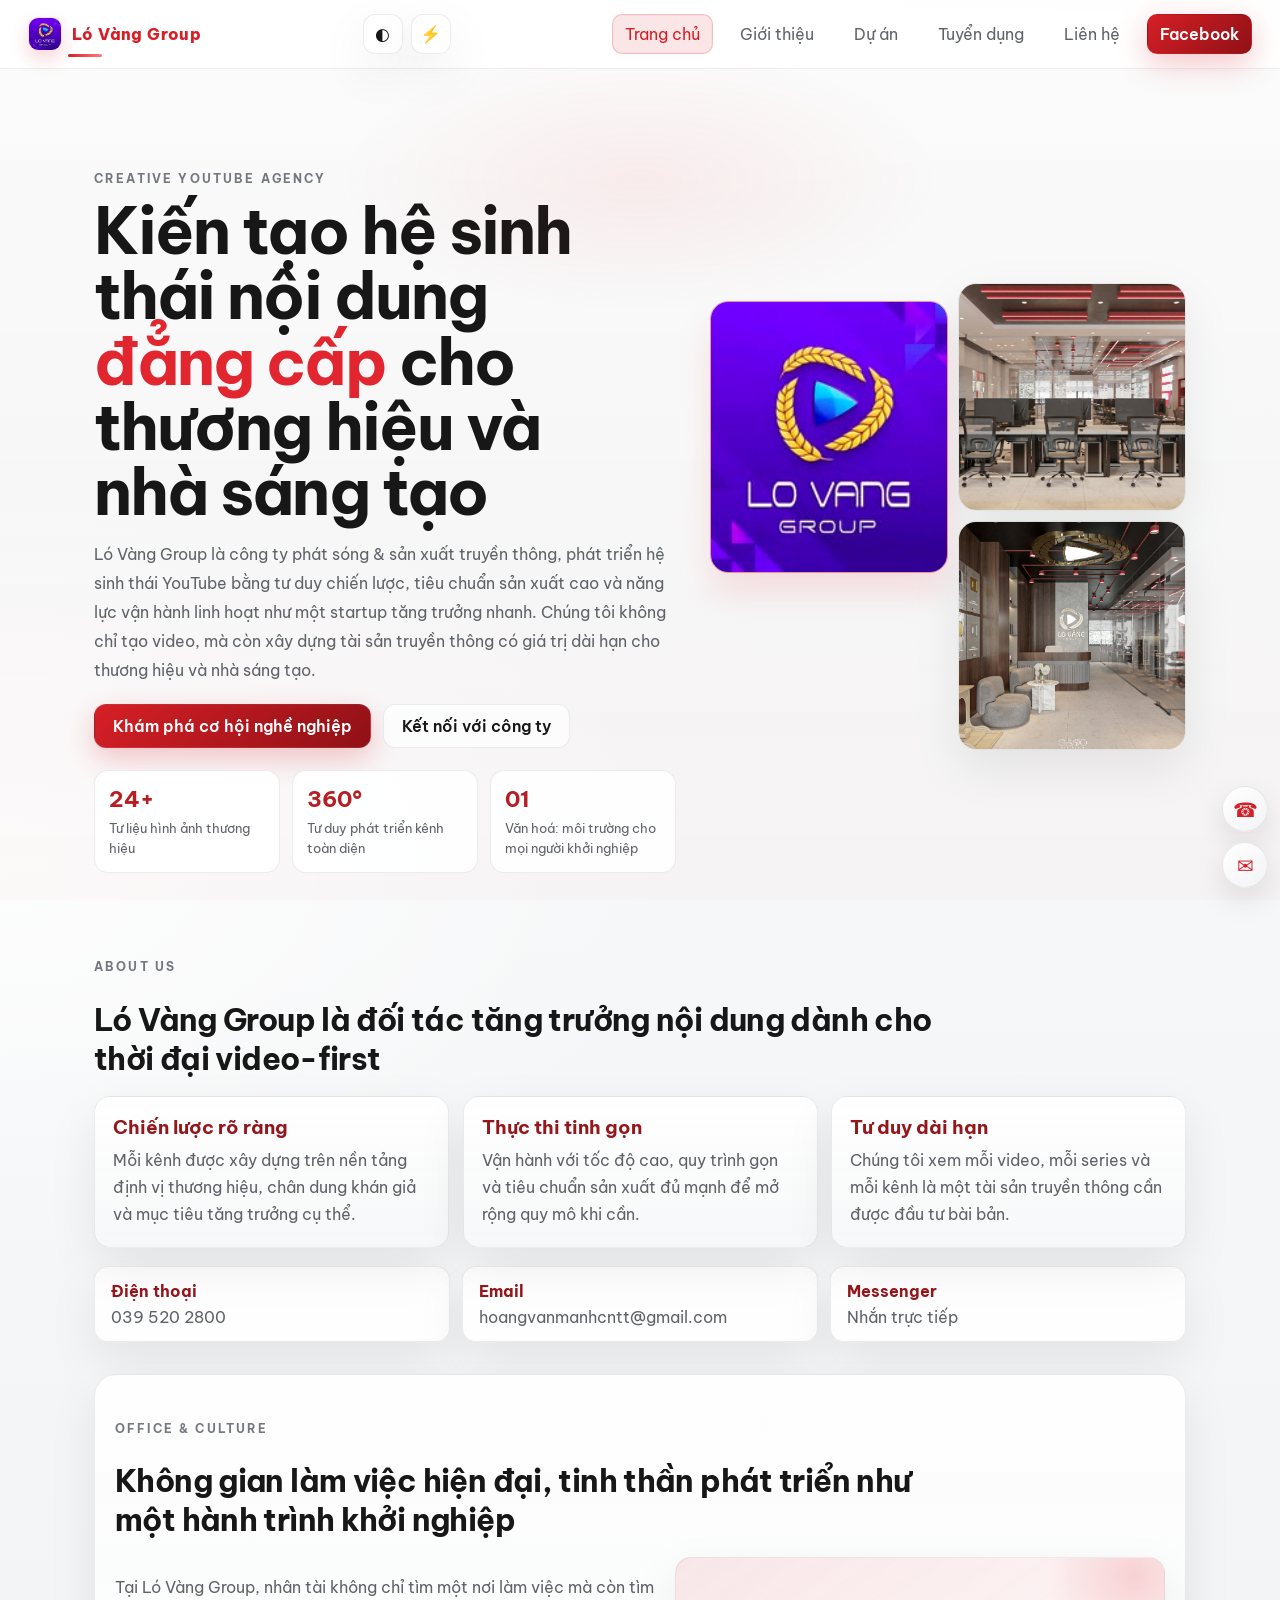
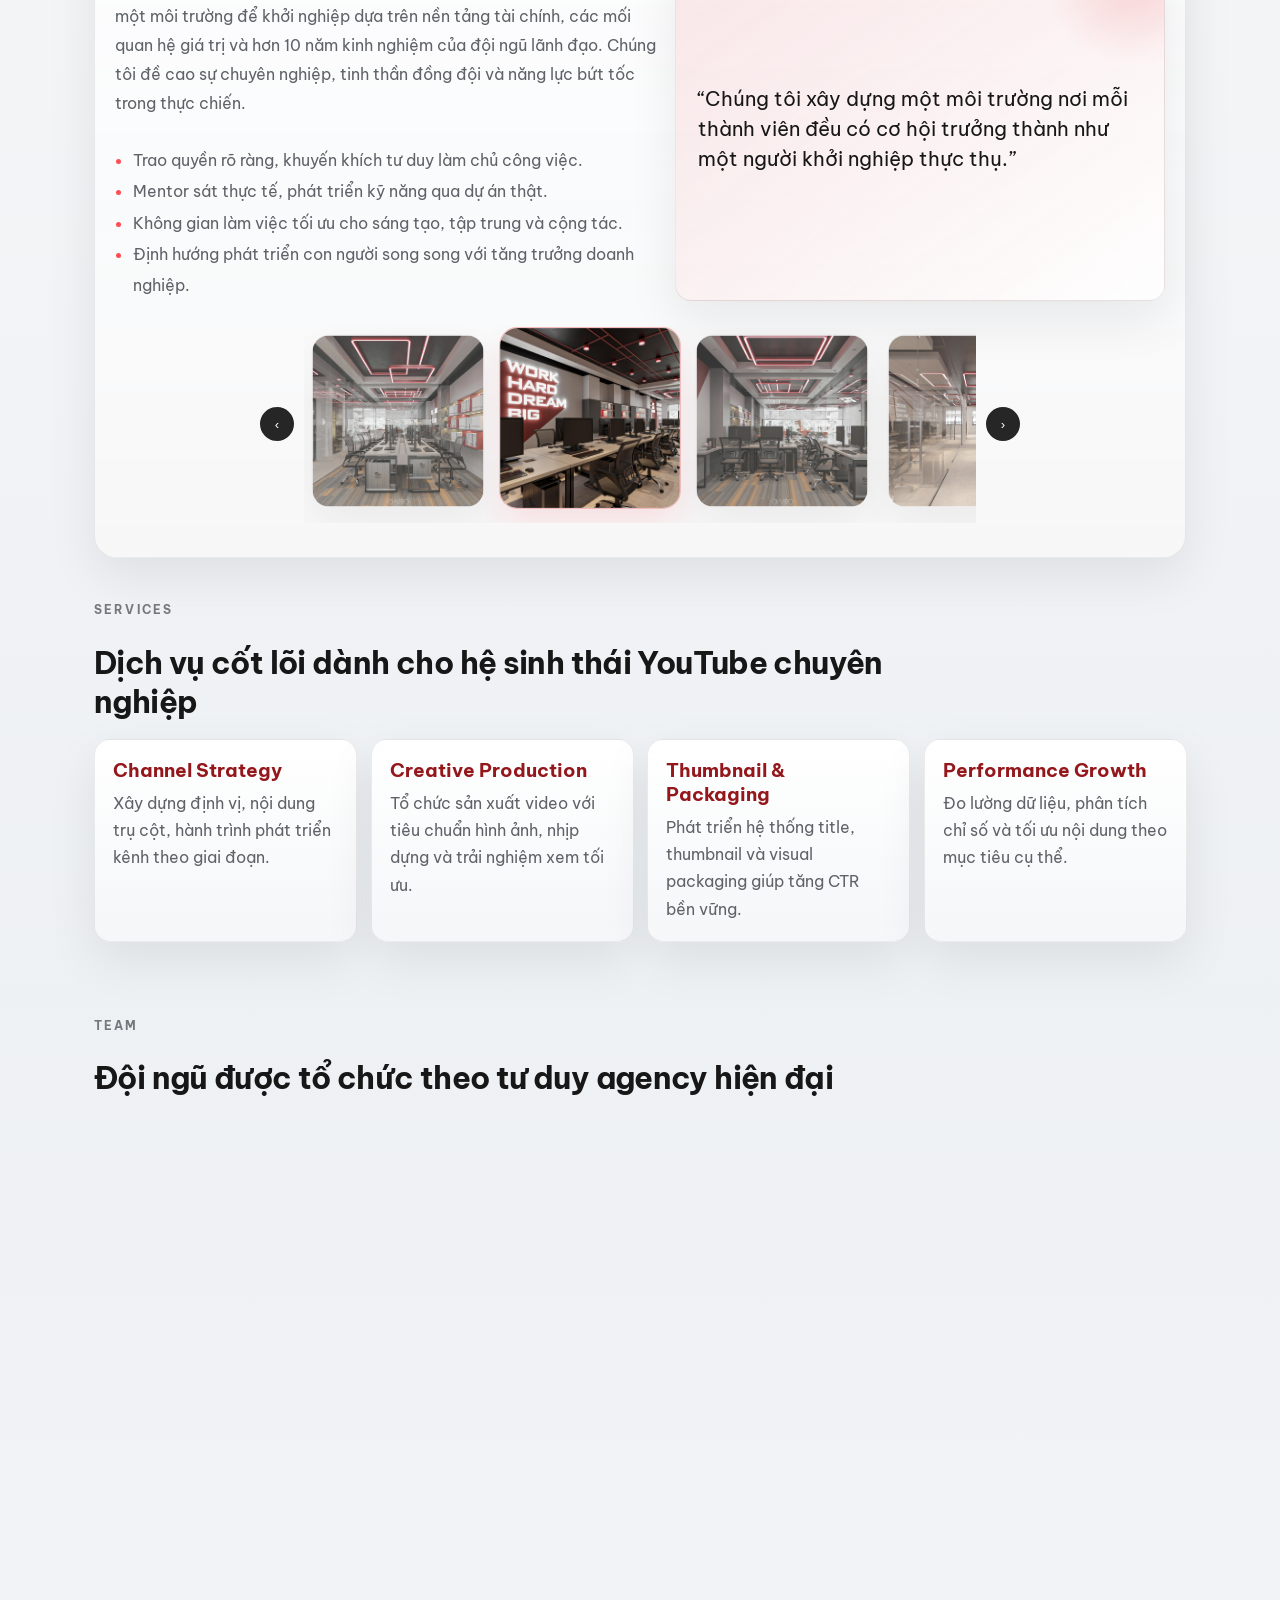
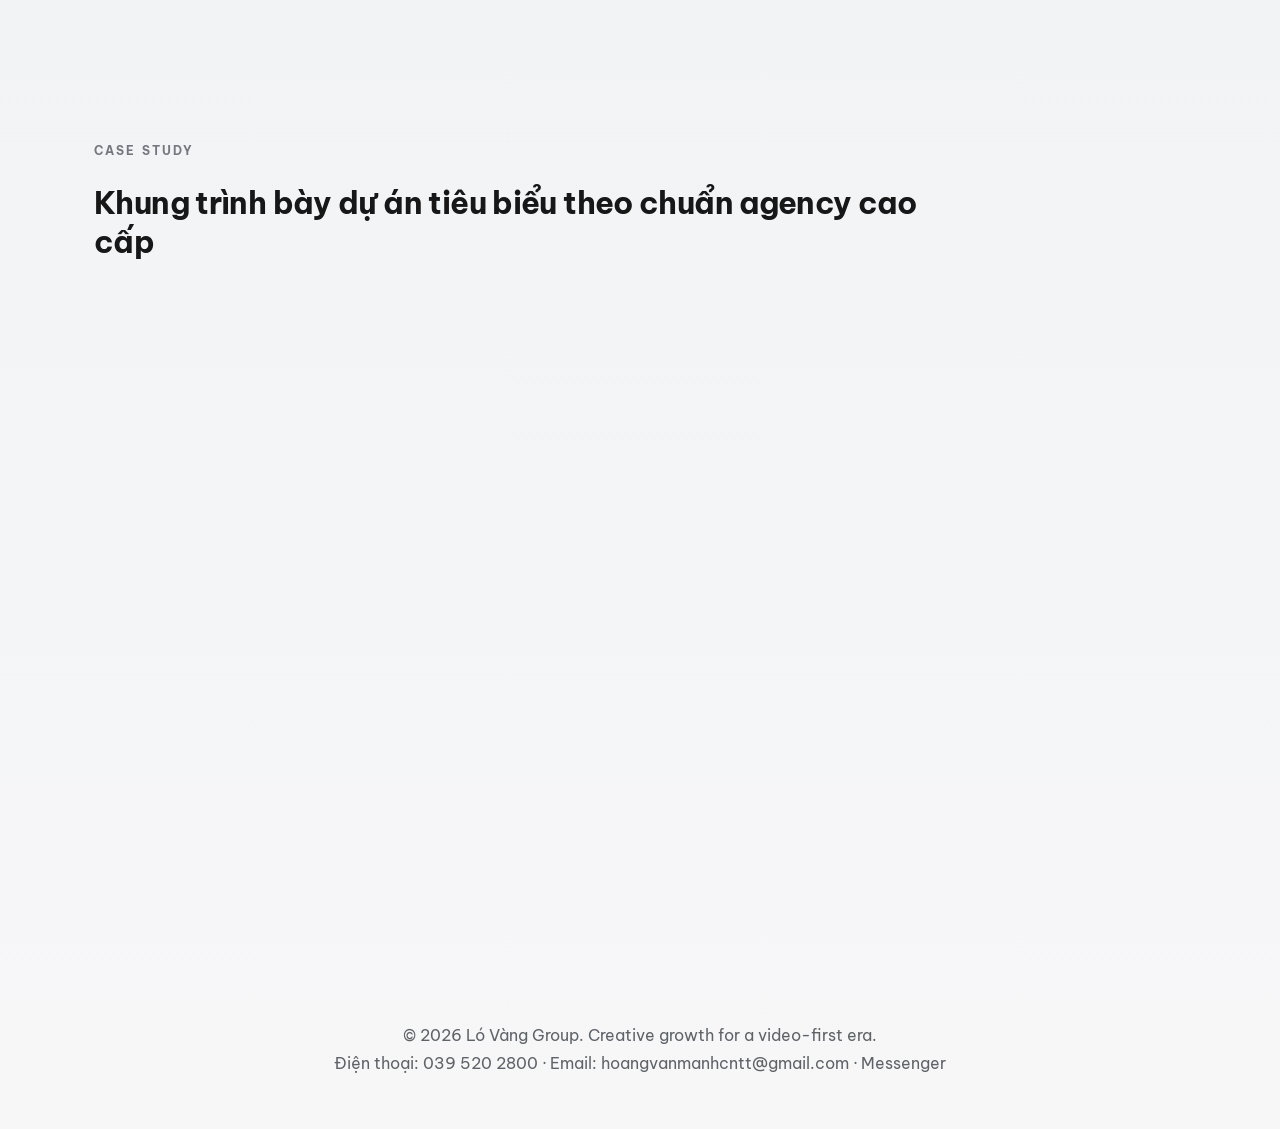
==== commit 571b2db0: "Rename image assets" ====
--- a/index.html
+++ b/index.html
@@ -13,12 +13,12 @@
 <body class="page-enter">
   <div class="site-loader" id="site-loader" aria-hidden="true">
     <div class="loader-core">
-      <img src="./image/660446733_919960897453093_9195683824259903784_n.jpg" alt="Ló Vàng Group logo"/>
+      <img src="./image/brand-logo.jpg" alt="Ló Vàng Group logo"/>
       <span>LÓ VÀNG GROUP</span>
     </div>
   </div>
   <header class="topbar">
-    <a class="brand" href="./index.html"><img class="brand-logo" src="./image/660446733_919960897453093_9195683824259903784_n.jpg" alt="Ló Vàng Group logo"/>Ló Vàng Group</a>
+    <a class="brand" href="./index.html"><img class="brand-logo" src="./image/brand-logo.jpg" alt="Ló Vàng Group logo"/>Ló Vàng Group</a>
     <div class="topbar-tools">
       <button class="icon-toggle theme-toggle" type="button" aria-label="Đổi giao diện" title="Đổi giao diện">◐</button>
       <button class="icon-toggle perf-toggle" type="button" aria-label="Chế độ hiệu năng" title="Chế độ hiệu năng">⚡</button>
@@ -55,10 +55,10 @@
         </div>
       </div>
       <div class="hero-grid hero-grid-tall hero-parallax-layer" data-parallax="-0.05">
-        <img src="./image/660446733_919960897453093_9195683824259903784_n.jpg" alt="Ló Vàng Group workspace"/>
-        <img src="./image/660450205_919974070785109_1770900925061331599_n.jpg" alt="Ló Vàng Group team"/>
-        <img src="./image/660485514_919971434118706_5226764941001761495_n.jpg" alt="Ló Vàng Group culture"/>
-        <img src="./image/660517316_919973970785119_4931294644869221535_n.jpg" alt="Ló Vàng Group office"/>
+        <img src="./image/brand-logo.jpg" alt="Ló Vàng Group workspace"/>
+        <img src="./image/hero-team.jpg" alt="Ló Vàng Group team"/>
+        <img src="./image/hero-culture.jpg" alt="Ló Vàng Group culture"/>
+        <img src="./image/hero-office.jpg" alt="Ló Vàng Group office"/>
       </div>
     </section>
 
@@ -114,12 +114,12 @@
       <div class="media-slider" data-slider>
         <button class="slider-btn prev" type="button" aria-label="Ảnh trước">‹</button>
         <div class="slider-track" data-slider-track>
-          <img src="./image/660715874_919973700785146_5022419986387296227_n.jpg" alt="Office 1" />
-          <img src="./image/660840278_919973874118462_4916505729438010126_n.jpg" alt="Office 2" />
-          <img src="./image/660855103_919973804118469_2755302263909050455_n.jpg" alt="Office 3" />
-          <img src="./image/660888674_919973787451804_2566070287618677030_n.jpg" alt="Office 4" />
-          <img src="./image/661022884_919971180785398_5613198659654396816_n.jpg" alt="Office 5" />
-          <img src="./image/661028461_919974047451778_1984267698590962228_n.jpg" alt="Office 6" />
+          <img src="./image/office-slider-01.jpg" alt="Office 1" />
+          <img src="./image/office-slider-02.jpg" alt="Office 2" />
+          <img src="./image/office-slider-03.jpg" alt="Office 3" />
+          <img src="./image/office-slider-04.jpg" alt="Office 4" />
+          <img src="./image/office-slider-05.jpg" alt="Office 5" />
+          <img src="./image/office-slider-06.jpg" alt="Office 6" />
         </div>
         <button class="slider-btn next" type="button" aria-label="Ảnh sau">›</button>
       </div>
@@ -217,4 +217,4 @@
   </div>
   <script src="./app.js"></script>
 </body>
-</html>+</html>
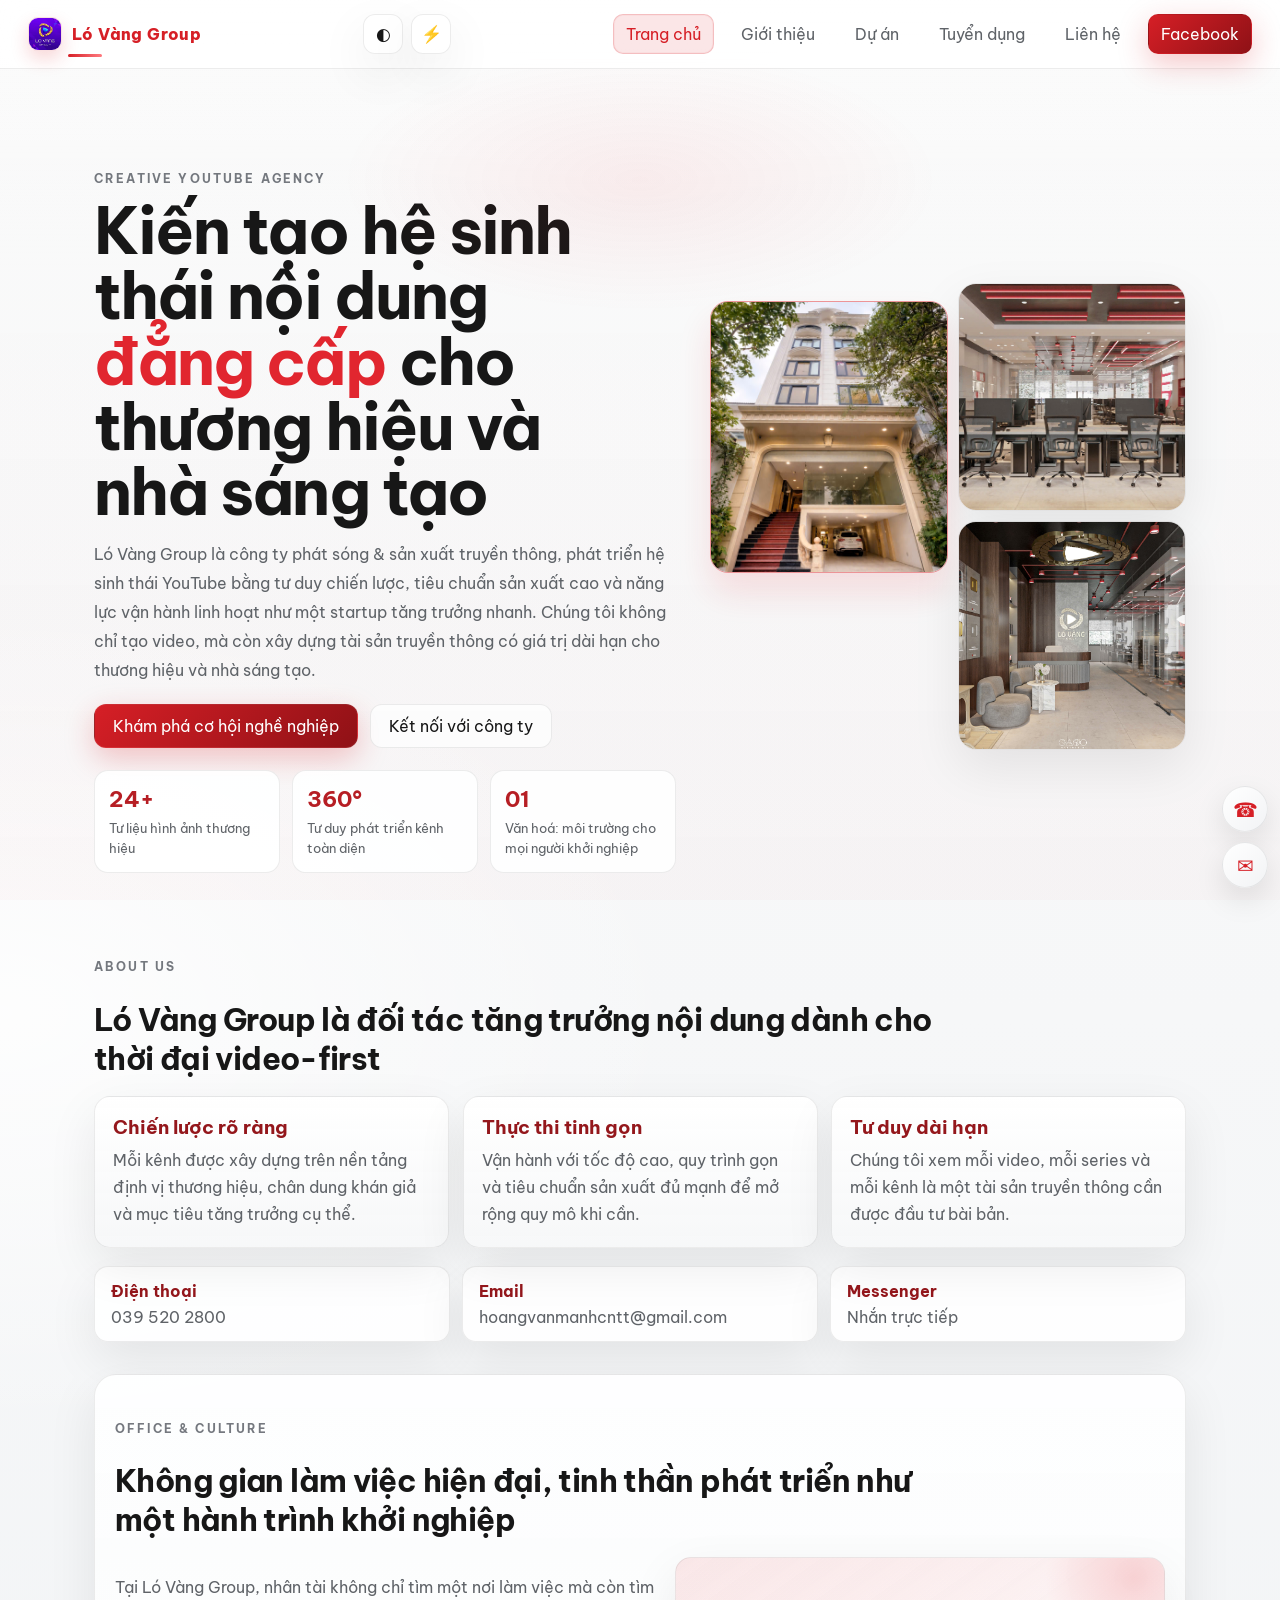
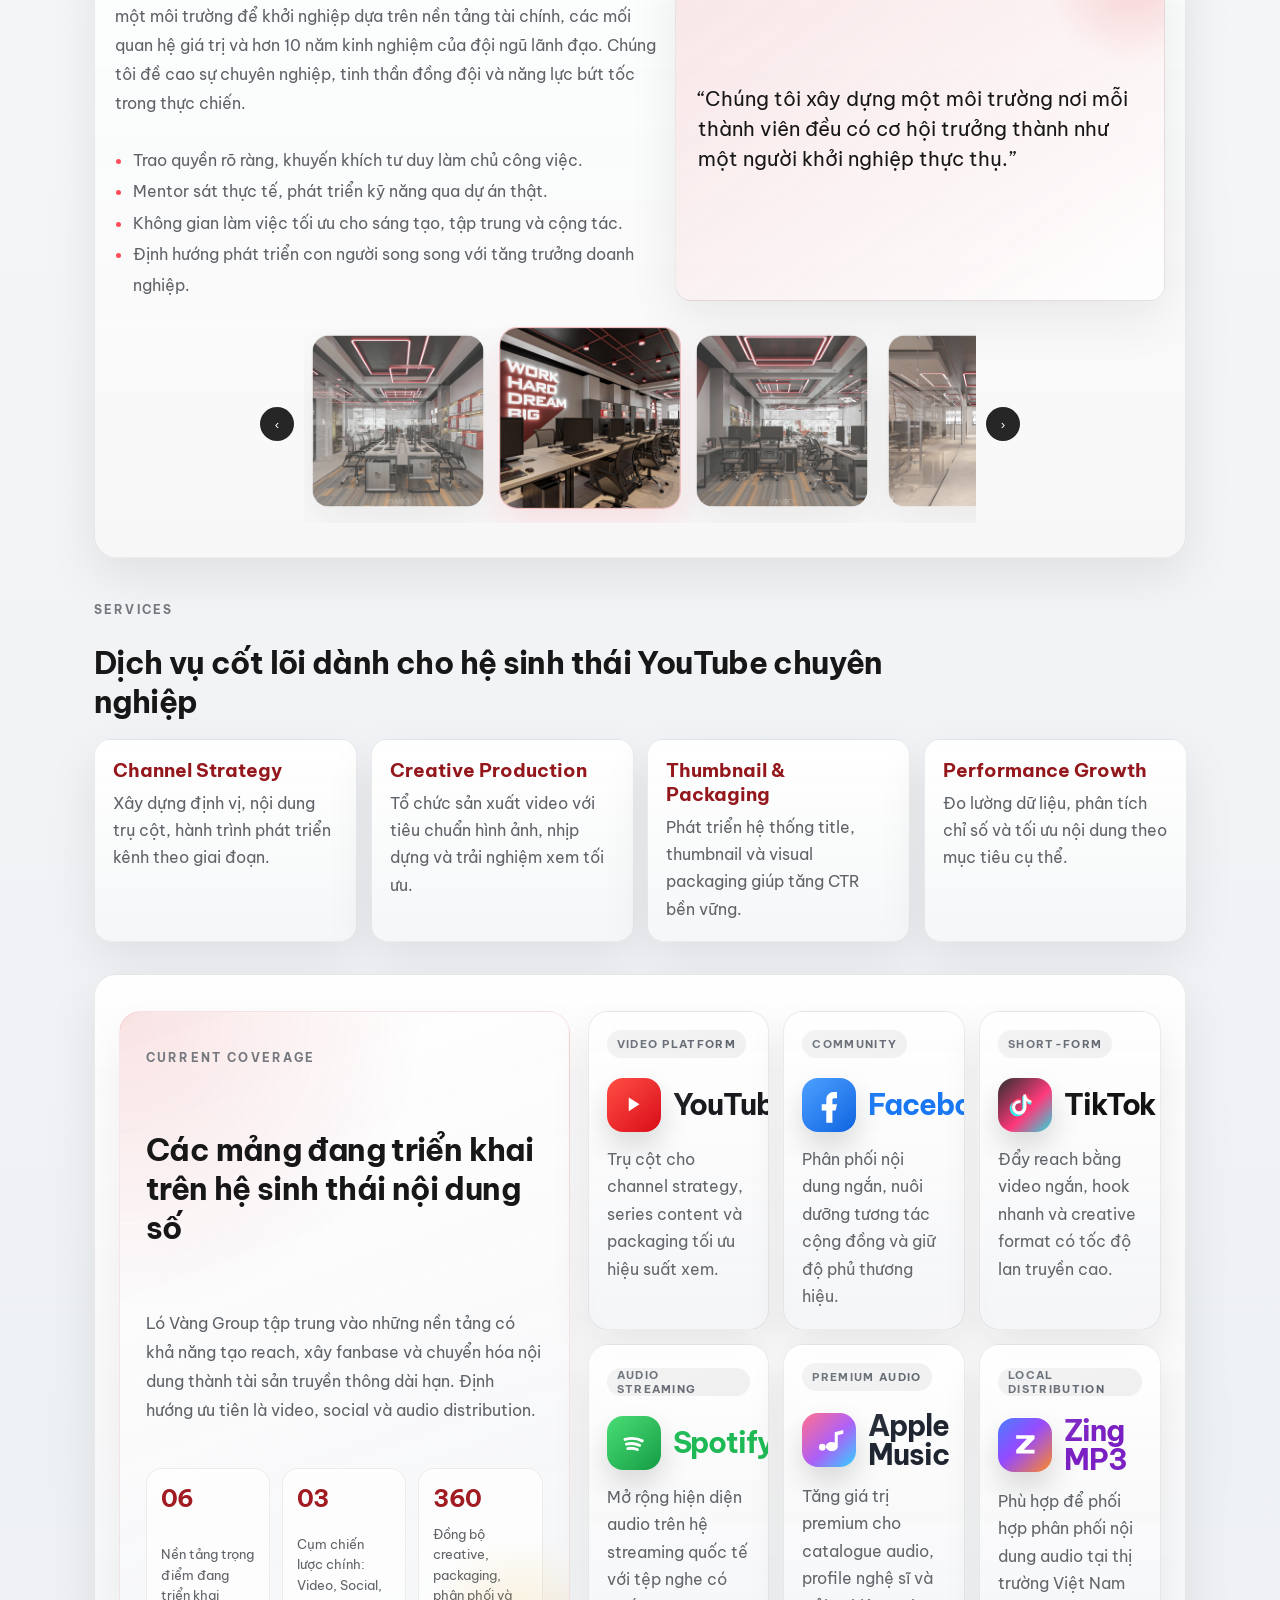
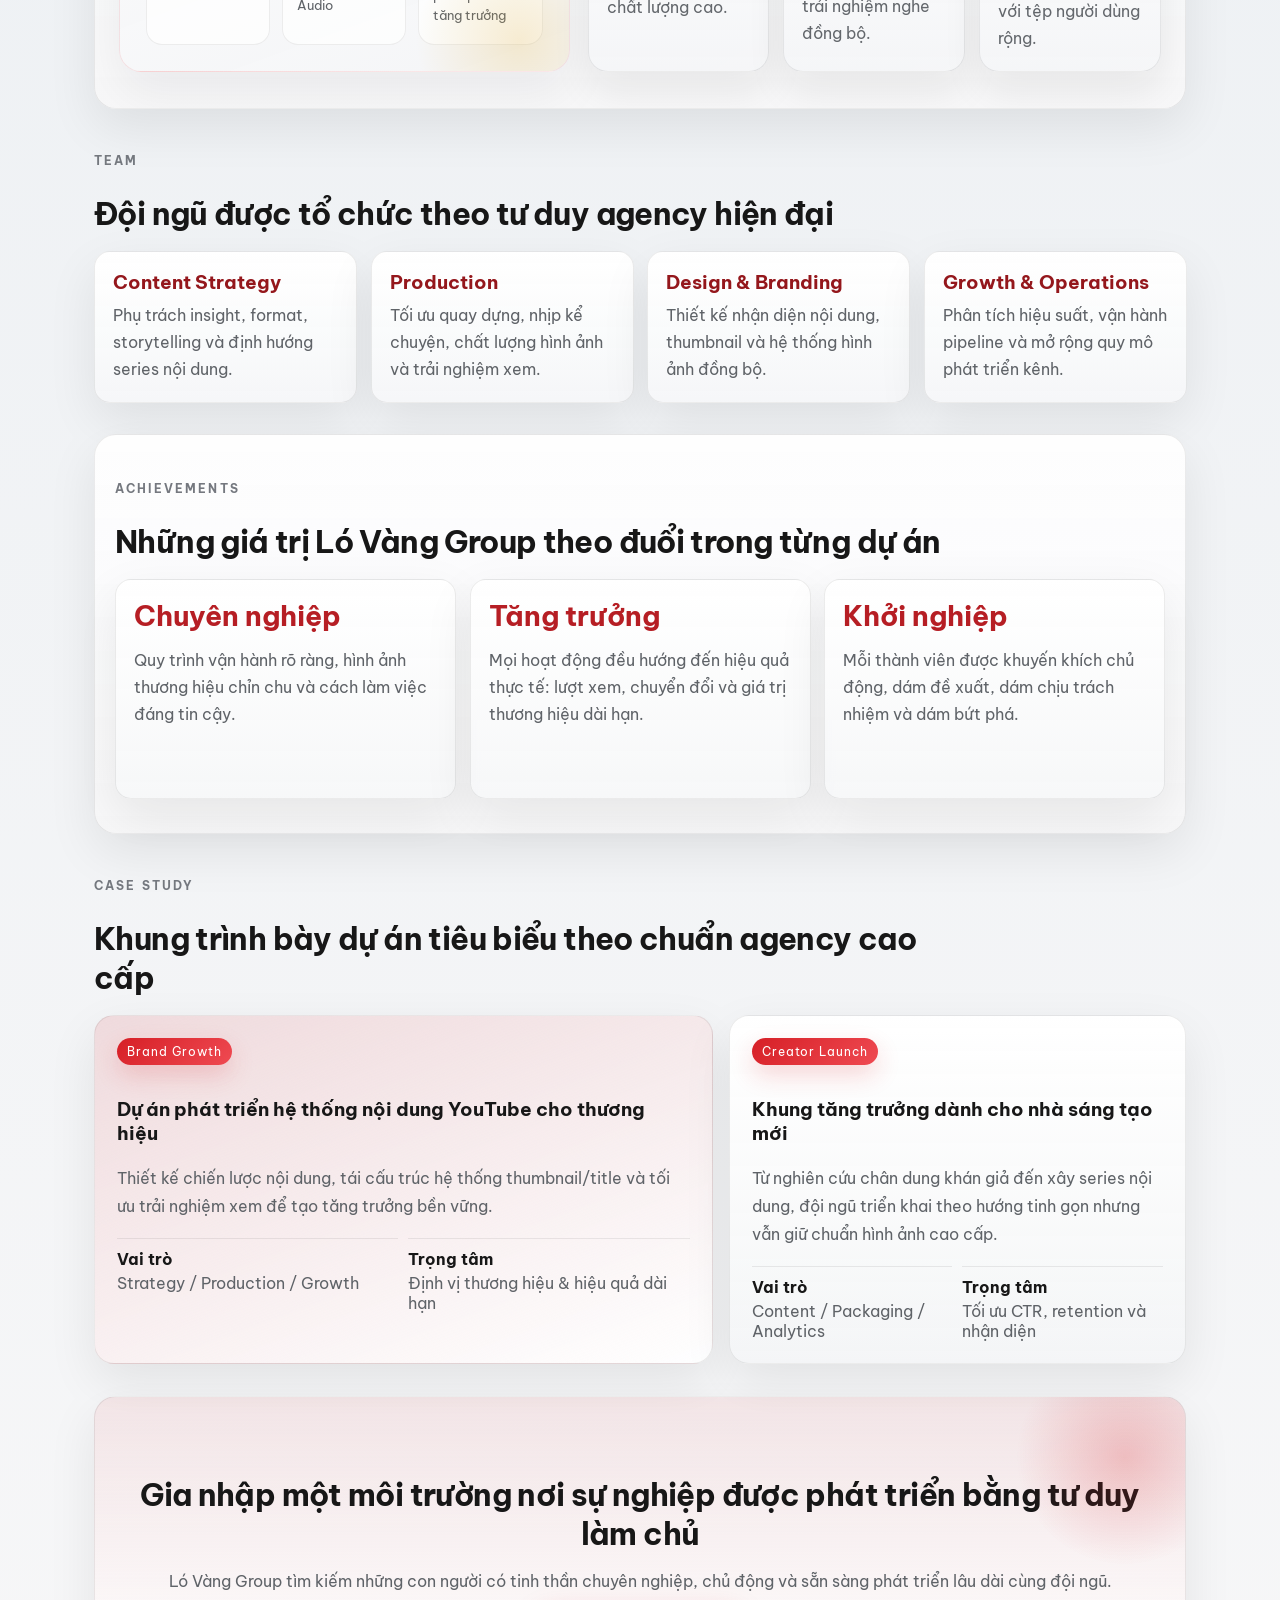
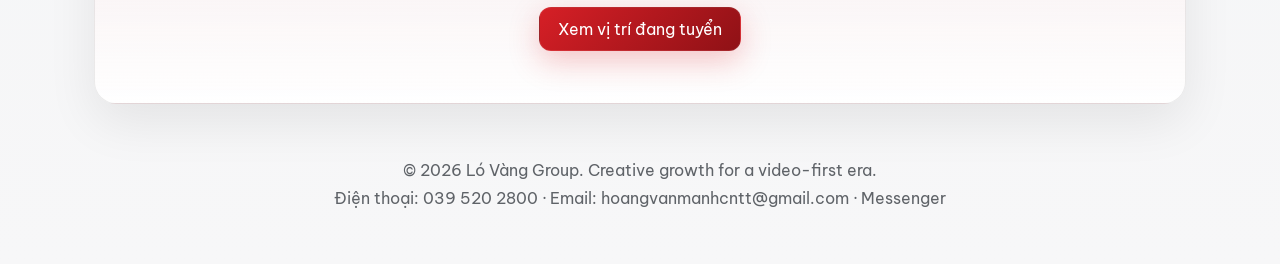
==== commit 7b2aa2e5: "Update site content and contact details" ====
--- a/index.html
+++ b/index.html
@@ -8,6 +8,8 @@
   <link rel="preconnect" href="https://fonts.googleapis.com">
   <link rel="preconnect" href="https://fonts.gstatic.com" crossorigin>
   <link href="https://fonts.googleapis.com/css2?family=Be+Vietnam+Pro:wght@400;500;600;700;800&display=swap" rel="stylesheet">
+  <link rel="icon" type="image/svg+xml" href="./image/favicon-rounded.svg" />
+  <link rel="shortcut icon" type="image/jpeg" href="./image/brand-logo.jpg" />
   <link rel="stylesheet" href="./styles.css" />
 </head>
 <body class="page-enter">
@@ -55,7 +57,7 @@
         </div>
       </div>
       <div class="hero-grid hero-grid-tall hero-parallax-layer" data-parallax="-0.05">
-        <img src="./image/brand-logo.jpg" alt="Ló Vàng Group workspace"/>
+        <img src="./image/office-slider-05.jpg" alt="Ló Vàng Group workspace"/>
         <img src="./image/hero-team.jpg" alt="Ló Vàng Group team"/>
         <img src="./image/hero-culture.jpg" alt="Ló Vàng Group culture"/>
         <img src="./image/hero-office.jpg" alt="Ló Vàng Group office"/>
@@ -138,6 +140,109 @@
       </div>
     </section>
 
+    <section id="platform-focus" class="section alt platform-section">
+      <div class="platform-showcase">
+        <div class="platform-panel">
+          <p class="eyebrow">CURRENT COVERAGE</p>
+          <h2>C&aacute;c m&#7843;ng &#273;ang tri&#7875;n khai tr&ecirc;n h&#7879; sinh th&aacute;i n&#7897;i dung s&#7889;</h2>
+          <p class="lead">
+            L&oacute; V&agrave;ng Group t&#7853;p trung v&agrave;o nh&#7919;ng n&#7873;n t&#7843;ng c&oacute; kh&#7843; n&#259;ng t&#7841;o reach, x&acirc;y fanbase v&agrave; chuy&#7875;n h&oacute;a n&#7897;i dung
+            th&agrave;nh t&agrave;i s&#7843;n truy&#7873;n th&ocirc;ng d&agrave;i h&#7841;n. &#272;&#7883;nh h&#432;&#7899;ng &#432;u ti&ecirc;n l&agrave; video, social v&agrave; audio distribution.
+          </p>
+          <div class="platform-stats">
+            <div><strong>06</strong><span>N&#7873;n t&#7843;ng tr&#7885;ng &#273;i&#7875;m &#273;ang tri&#7875;n khai</span></div>
+            <div><strong>03</strong><span>C&#7909;m chi&#7871;n l&#432;&#7907;c ch&iacute;nh: Video, Social, Audio</span></div>
+            <div><strong>360</strong><span>&#272;&#7891;ng b&#7897; creative, packaging, ph&acirc;n ph&#7889;i v&agrave; t&#259;ng tr&#432;&#7903;ng</span></div>
+          </div>
+        </div>
+
+        <div class="platform-grid">
+          <article class="platform-card youtube">
+            <span class="platform-chip">Video Platform</span>
+            <div class="platform-head">
+              <span class="platform-mark" aria-hidden="true">
+                <svg viewBox="0 0 24 24" focusable="false">
+                  <path fill="currentColor" d="M9 7.5v9l7-4.5-7-4.5z" />
+                </svg>
+              </span>
+              <strong class="platform-name">YouTube</strong>
+            </div>
+            <p>Tr&#7909; c&#7897;t cho channel strategy, series content v&agrave; packaging t&#7889;i &#432;u hi&#7879;u su&#7845;t xem.</p>
+          </article>
+
+          <article class="platform-card facebook">
+            <span class="platform-chip">Community</span>
+            <div class="platform-head">
+              <span class="platform-mark" aria-hidden="true">
+                <svg viewBox="0 0 24 24" focusable="false">
+                  <path fill="currentColor" d="M14 4h3v4h-2c-.55 0-1 .45-1 1v3h3l-.9 4H14v8h-4v-8H7v-4h3V8.8C10 6.15 12.15 4 14.8 4H14z" />
+                </svg>
+              </span>
+              <strong class="platform-name">Facebook</strong>
+            </div>
+            <p>Ph&acirc;n ph&#7889;i n&#7897;i dung ng&#7855;n, nu&ocirc;i d&#432;&#7905;ng t&#432;&#417;ng t&aacute;c c&#7897;ng &#273;&#7891;ng v&agrave; gi&#7919; &#273;&#7897; ph&#7911; th&#432;&#417;ng hi&#7879;u.</p>
+          </article>
+
+          <article class="platform-card tiktok">
+            <span class="platform-chip">Short-form</span>
+            <div class="platform-head">
+              <span class="platform-mark" aria-hidden="true">
+                <svg viewBox="0 0 24 24" focusable="false">
+                  <path fill="#25F4EE" d="M10 6.2v8.45a3.15 3.15 0 1 1-2.15-2.98v-2.2a5.2 5.2 0 1 0 4.25 5.1V10.9c1.05.75 2.34 1.2 3.75 1.25V10c-1.5-.1-2.78-.97-3.45-2.2-.2-.36-.31-.75-.35-1.18H10z"/>
+                  <path fill="#FE2C55" d="M11.25 5v8.45a3.15 3.15 0 1 1-2.15-2.98v-2.2a5.2 5.2 0 1 0 4.25 5.1V9.65c1.05.75 2.34 1.2 3.75 1.25V8.75c-1.5-.1-2.78-.97-3.45-2.2-.2-.36-.31-.75-.35-1.18h-2.05z"/>
+                  <path fill="#ffffff" d="M10.7 5.55v8.3a2.7 2.7 0 1 1-1.85-2.55V9.4a4.7 4.7 0 1 0 3.85 4.58v-4.2c.93.67 2.07 1.08 3.3 1.12V9.4c-1.91-.18-3.42-1.77-3.57-3.85H10.7z"/>
+                </svg>
+              </span>
+              <strong class="platform-name">TikTok</strong>
+            </div>
+            <p>&#272;&#7849;y reach b&#7857;ng video ng&#7855;n, hook nhanh v&agrave; creative format c&oacute; t&#7889;c &#273;&#7897; lan truy&#7873;n cao.</p>
+          </article>
+
+          <article class="platform-card spotify">
+            <span class="platform-chip">Audio Streaming</span>
+            <div class="platform-head">
+              <span class="platform-mark" aria-hidden="true">
+                <svg viewBox="0 0 24 24" focusable="false">
+                  <path class="spotify-wave" d="M6.5 10.1c3.85-1.1 7.95-.77 11.3.95" />
+                  <path class="spotify-wave" d="M7.45 13.2c2.95-.75 6.05-.5 8.65.75" />
+                  <path class="spotify-wave" d="M8.35 16.1c2.15-.52 4.35-.3 6.25.6" />
+                </svg>
+              </span>
+              <strong class="platform-name">Spotify</strong>
+            </div>
+            <p>M&#7903; r&#7897;ng hi&#7879;n di&#7879;n audio tr&ecirc;n h&#7879; streaming qu&#7889;c t&#7871; v&#7899;i t&#7879;p nghe c&oacute; ch&#7845;t l&#432;&#7907;ng cao.</p>
+          </article>
+
+          <article class="platform-card apple-music">
+            <span class="platform-chip">Premium Audio</span>
+            <div class="platform-head">
+              <span class="platform-mark" aria-hidden="true">
+                <svg viewBox="0 0 24 24" focusable="false">
+                  <path fill="currentColor" d="M15.5 5.2v9.05a3.3 3.3 0 0 0-1.9-.55c-2.1 0-3.85 1.18-3.85 2.95s1.75 2.95 3.85 2.95 3.9-1.18 3.9-2.95V9.35l3.6-.95V5.95l-5.6 1.45z" />
+                  <circle fill="currentColor" cx="7.4" cy="17.1" r="2.2" />
+                </svg>
+              </span>
+              <strong class="platform-name">Apple Music</strong>
+            </div>
+            <p>T&#259;ng gi&aacute; tr&#7883; premium cho catalogue audio, profile ngh&#7879; s&#297; v&agrave; tr&#7843;i nghi&#7879;m nghe &#273;&#7891;ng b&#7897;.</p>
+          </article>
+
+          <article class="platform-card zing">
+            <span class="platform-chip">Local Distribution</span>
+            <div class="platform-head">
+              <span class="platform-mark" aria-hidden="true">
+                <svg viewBox="0 0 24 24" focusable="false">
+                  <path fill="currentColor" d="M6 6h12v2.4l-7.05 7.2H18V18H6v-2.35l7.1-7.25H6z" />
+                </svg>
+              </span>
+              <strong class="platform-name">Zing MP3</strong>
+            </div>
+            <p>Ph&ugrave; h&#7907;p &#273;&#7875; ph&#7889;i h&#7907;p ph&acirc;n ph&#7889;i n&#7897;i dung audio t&#7841;i th&#7883; tr&#432;&#7901;ng Vi&#7879;t Nam v&#7899;i t&#7879;p ng&#432;&#7901;i d&ugrave;ng r&#7897;ng.</p>
+          </article>
+        </div>
+      </div>
+    </section>
+
     <section id="team" class="section">
       <div class="section-head">
         <p class="eyebrow">TEAM</p>
--- a/styles.css
+++ b/styles.css
@@ -175,6 +175,7 @@
   background: linear-gradient(135deg, var(--primary), var(--primary-2)); color: #fff;
   border: 1px solid rgba(255,255,255,.08); transition: transform .25s ease, box-shadow .25s ease, opacity .25s ease;
   box-shadow: 0 10px 30px rgba(214,31,38,.25);
+  cursor: pointer; font: inherit;
 }
 .btn:hover { transform: translateY(-2px); opacity: .98; box-shadow: 0 14px 34px rgba(214,31,38,.35); }
 .btn-ghost { background: rgba(255,255,255,.7); border-color: var(--border); color: var(--txt); box-shadow: none; }
@@ -335,6 +336,181 @@
 .achievement-grid { display: grid; grid-template-columns: repeat(3, minmax(0,1fr)); gap: 14px; }
 .achievement-card { min-height: 220px; }
 .stat { display: inline-block; margin-bottom: 14px; font-size: 28px; color: #b61e24; }
+.platform-section {
+  overflow: hidden;
+  padding: 36px 24px;
+}
+.platform-showcase {
+  display: grid;
+  grid-template-columns: .88fr 1.12fr;
+  gap: 18px;
+  align-items: stretch;
+}
+.platform-panel {
+  position: relative;
+  display: grid;
+  gap: 18px;
+  padding: 26px;
+  border-radius: 22px;
+  border: 1px solid rgba(214,31,38,.10);
+  background:
+    radial-gradient(circle at top left, rgba(214,31,38,.12), transparent 38%),
+    linear-gradient(160deg, rgba(255,255,255,.96), rgba(244,245,247,.92));
+  box-shadow: 0 22px 48px rgba(18,22,28,.06);
+  overflow: hidden;
+}
+.platform-panel::before {
+  content: "";
+  position: absolute;
+  inset: auto -60px -80px auto;
+  width: 220px;
+  height: 220px;
+  border-radius: 999px;
+  background: radial-gradient(circle, rgba(227,176,55,.22), transparent 66%);
+  pointer-events: none;
+}
+.platform-stats {
+  display: grid;
+  grid-template-columns: repeat(3, minmax(0,1fr));
+  gap: 12px;
+}
+.platform-stats div {
+  display: grid;
+  gap: 6px;
+  padding: 14px;
+  border-radius: 16px;
+  border: 1px solid rgba(17,17,17,.07);
+  background: rgba(255,255,255,.72);
+  box-shadow: inset 0 1px 0 rgba(255,255,255,.7);
+}
+.platform-stats strong {
+  font-size: 24px;
+  color: #a01c22;
+  letter-spacing: -.03em;
+}
+.platform-stats span {
+  color: var(--muted);
+  font-size: 13px;
+  line-height: 1.55;
+}
+.platform-grid {
+  display: grid;
+  grid-template-columns: repeat(3, minmax(0,1fr));
+  gap: 14px;
+}
+.platform-card {
+  position: relative;
+  min-height: 190px;
+  padding: 18px;
+  border-radius: 20px;
+  border: 1px solid rgba(17,17,17,.08);
+  background: linear-gradient(180deg, rgba(255,255,255,.97), rgba(244,245,247,.92));
+  box-shadow: 0 18px 38px rgba(20,25,31,.08);
+  overflow: hidden;
+  transition: transform .35s ease, box-shadow .35s ease, border-color .35s ease;
+}
+.platform-card::before {
+  content: "";
+  position: absolute;
+  inset: 0;
+  background: linear-gradient(145deg, rgba(255,255,255,.26), transparent 40%, rgba(255,255,255,.06));
+  opacity: .9;
+  pointer-events: none;
+}
+.platform-card:hover {
+  transform: translateY(-6px);
+  box-shadow: 0 24px 46px rgba(20,25,31,.12);
+}
+.platform-chip {
+  display: inline-flex;
+  align-items: center;
+  min-height: 28px;
+  padding: 0 10px;
+  border-radius: 999px;
+  background: rgba(17,17,17,.06);
+  color: #555c66;
+  font-size: 11px;
+  font-weight: 700;
+  letter-spacing: .12em;
+  text-transform: uppercase;
+}
+.platform-head {
+  display: flex;
+  align-items: center;
+  gap: 12px;
+  margin: 20px 0 14px;
+}
+.platform-mark {
+  width: 54px;
+  height: 54px;
+  border-radius: 16px;
+  display: grid;
+  place-items: center;
+  font-size: 28px;
+  font-weight: 800;
+  color: #fff;
+  box-shadow: 0 14px 28px rgba(0,0,0,.14);
+  flex: 0 0 auto;
+  overflow: hidden;
+}
+.platform-mark svg {
+  width: 68%;
+  height: 68%;
+  display: block;
+}
+.platform-mark .spotify-wave {
+  fill: none;
+  stroke: currentColor;
+  stroke-width: 1.9;
+  stroke-linecap: round;
+}
+.platform-name {
+  display: block;
+  font-size: 29px;
+  line-height: 1;
+  letter-spacing: -.04em;
+}
+.platform-card p {
+  margin: 0;
+  color: var(--muted);
+  line-height: 1.72;
+}
+.platform-card.youtube .platform-mark {
+  background: linear-gradient(135deg, #ff3329, #d70a16);
+}
+.platform-card.youtube .platform-name {
+  color: #17191d;
+}
+.platform-card.facebook .platform-mark {
+  background: linear-gradient(135deg, #3391ff, #0b62df);
+}
+.platform-card.facebook .platform-name {
+  color: #1877f2;
+}
+.platform-card.tiktok .platform-mark {
+  background: linear-gradient(135deg, #111111, #ff2d73 58%, #20dde0);
+}
+.platform-card.tiktok .platform-name {
+  color: #111111;
+}
+.platform-card.spotify .platform-mark {
+  background: linear-gradient(135deg, #30d862, #139a43);
+}
+.platform-card.spotify .platform-name {
+  color: #1db954;
+}
+.platform-card.apple-music .platform-mark {
+  background: linear-gradient(135deg, #ff5a7f, #a855f7 54%, #2cd4ff);
+}
+.platform-card.apple-music .platform-name {
+  color: #1d2430;
+}
+.platform-card.zing .platform-mark {
+  background: linear-gradient(135deg, #316bff, #8e3dff 45%, #ff8b21);
+}
+.platform-card.zing .platform-name {
+  color: #7a1fc2;
+}
 .media-slider {
   position: relative;
   margin-top: 24px;
@@ -400,10 +576,13 @@
 body[data-theme="dark"] .alt,
 body[data-theme="dark"] .card,
 body[data-theme="dark"] .job-card,
+body[data-theme="dark"] .platform-panel,
+body[data-theme="dark"] .platform-card,
 body[data-theme="dark"] .apply-card,
 body[data-theme="dark"] .case-card,
 body[data-theme="dark"] .contact-pill,
 body[data-theme="dark"] .contact-item,
+body[data-theme="dark"] .map-panel,
 body[data-theme="dark"] .hero-metrics div,
 body[data-theme="dark"] .quote,
 body[data-theme="dark"] .cta {
@@ -412,6 +591,23 @@
 }
 body[data-theme="dark"] .slider-btn {
   background: rgba(255,255,255,.1);
+}
+body[data-theme="dark"] .platform-stats div {
+  background-color: rgba(17,21,26,.88);
+  background-image: linear-gradient(180deg, rgba(255,255,255,.04), rgba(255,255,255,.02));
+  border-color: rgba(255,255,255,.08);
+}
+body[data-theme="dark"] .platform-chip {
+  background: rgba(255,255,255,.08);
+  color: #d4d7dd;
+}
+body[data-theme="dark"] .platform-card.youtube .platform-name,
+body[data-theme="dark"] .platform-card.tiktok .platform-name,
+body[data-theme="dark"] .platform-card.apple-music .platform-name {
+  color: #f3f5f7;
+}
+body[data-theme="dark"] .platform-stats strong {
+  color: #ff6a72;
 }
 body[data-theme="dark"] .contact-pill strong,
 body[data-theme="dark"] .card h3,
@@ -464,6 +660,23 @@
 }
 .contact-pill strong { color: #94171c; }
 .contact-pill span, .contact-pill a { color: var(--muted); word-break: break-word; }
+.map-section {
+  padding-top: 10px;
+}
+.map-panel {
+  overflow: hidden;
+  min-height: 420px;
+  border-radius: 18px;
+  border: 1px solid var(--border);
+  background: rgba(255,255,255,.92);
+  box-shadow: var(--shadow);
+}
+.map-panel iframe {
+  display: block;
+  width: 100%;
+  min-height: 420px;
+  border: 0;
+}
 footer {
   text-align: center;
   color: var(--muted);
@@ -578,6 +791,7 @@
 }
 .job-card h3 { margin: 0 0 8px; }
 .job-card .muted { color: var(--muted); }
+.job-detail-link { margin-top: 14px; }
 .muted {
   overflow-wrap: anywhere;
   word-break: break-word;
@@ -600,7 +814,19 @@
 .form-stack { display: grid; gap: 12px; }
 .form-stack input, .form-stack select, .form-stack textarea {
   width: 100%; padding: 13px 14px; border-radius: 12px; border: 1px solid rgba(23,23,23,.08);
-  background: #fff; color: var(--txt); outline: none; transition: border-color .25s ease, box-shadow .25s ease;
+  background: #fff; color: #17191d; outline: none; transition: border-color .25s ease, box-shadow .25s ease;
+}
+.form-stack input::placeholder, .form-stack textarea::placeholder {
+  color: #666d78;
+  opacity: 1;
+}
+.form-stack select option {
+  background: #fff;
+  color: #17191d;
+}
+.form-stack select option[value=""] {
+  color: #555c66;
+  font-weight: 600;
 }
 .form-stack input:focus, .form-stack select:focus, .form-stack textarea:focus {
   border-color: rgba(214,31,38,.6); box-shadow: 0 0 0 4px rgba(214,31,38,.12);
@@ -626,7 +852,8 @@
   .topbar-tools { align-self: flex-end; }
   .hero { grid-template-columns: 1fr; gap: 24px; }
   .hero-grid { order: -1; }
-  .cards-3, .cards-4, .jobs-grid, .culture-wrap, .office-grid, .apply-grid, .achievement-grid, .hero-metrics, .case-grid, .case-meta, .contact-strip, .project-showcase { grid-template-columns: 1fr; }
+  .cards-3, .cards-4, .jobs-grid, .culture-wrap, .office-grid, .apply-grid, .achievement-grid, .hero-metrics, .case-grid, .case-meta, .contact-strip, .project-showcase, .platform-showcase { grid-template-columns: 1fr; }
+  .platform-grid { grid-template-columns: repeat(2, minmax(0,1fr)); }
   .menu { width: 100%; }
   .floating-contact {
     position: fixed !important;
@@ -743,7 +970,34 @@
   .project-showcase,
   .apply-grid,
   .office-grid,
+  .platform-showcase,
+  .platform-grid,
+  .platform-stats,
   .culture-wrap { grid-template-columns: 1fr; }
+  .platform-section {
+    padding: 24px 16px;
+  }
+  .map-panel,
+  .map-panel iframe {
+    min-height: 320px;
+  }
+  .platform-panel,
+  .platform-card {
+    padding: 16px;
+    border-radius: 18px;
+  }
+  .platform-head {
+    margin: 16px 0 12px;
+  }
+  .platform-name {
+    font-size: 25px;
+  }
+  .platform-mark {
+    width: 48px;
+    height: 48px;
+    border-radius: 14px;
+    font-size: 24px;
+  }
   .hero-grid {
     display: grid;
     grid-auto-flow: column;
@@ -869,6 +1123,12 @@
   .quote p { font-size: 16px; }
   .hero-grid { grid-auto-columns: 76vw; gap: 8px; }
   .slider-track { grid-auto-columns: minmax(76vw, 1fr); }
+  .platform-name {
+    font-size: 22px;
+  }
+  .platform-card {
+    min-height: auto;
+  }
   .masonry-grid {
     columns: 1;
     max-width: 320px;
